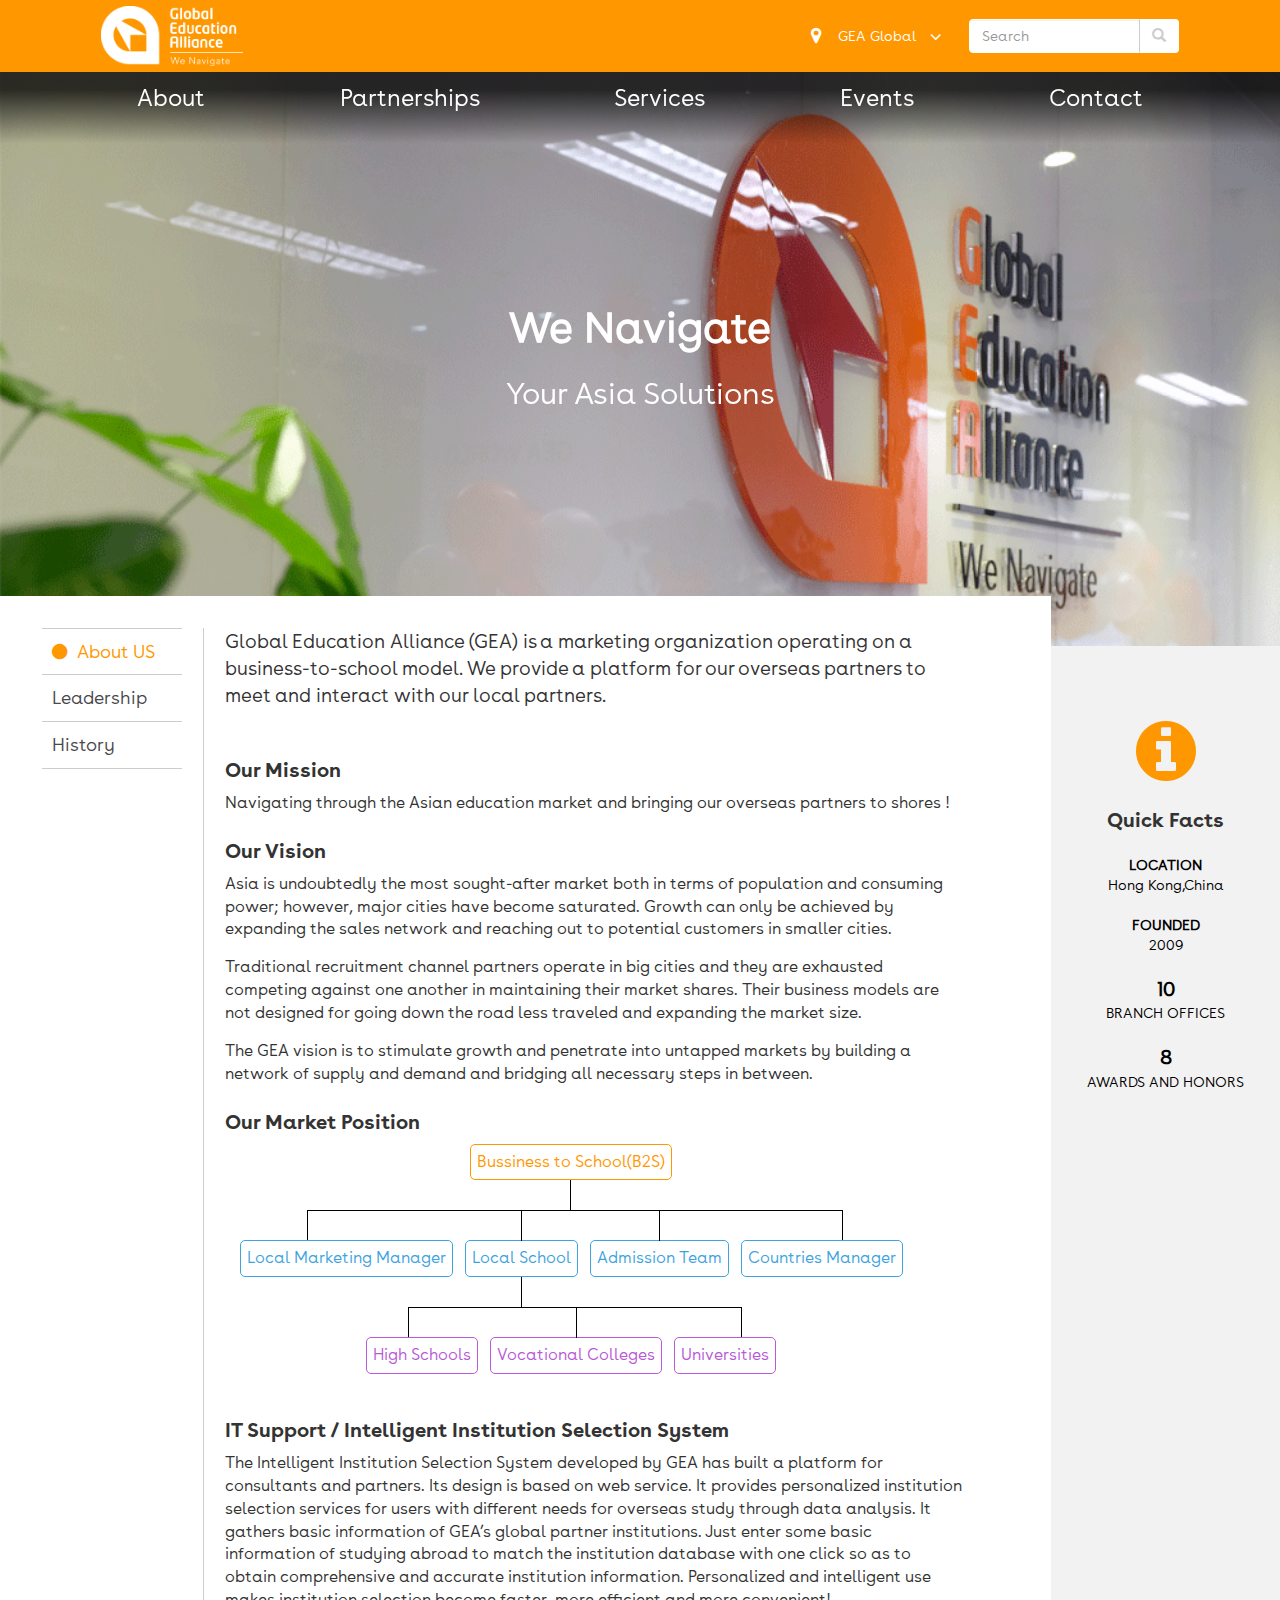
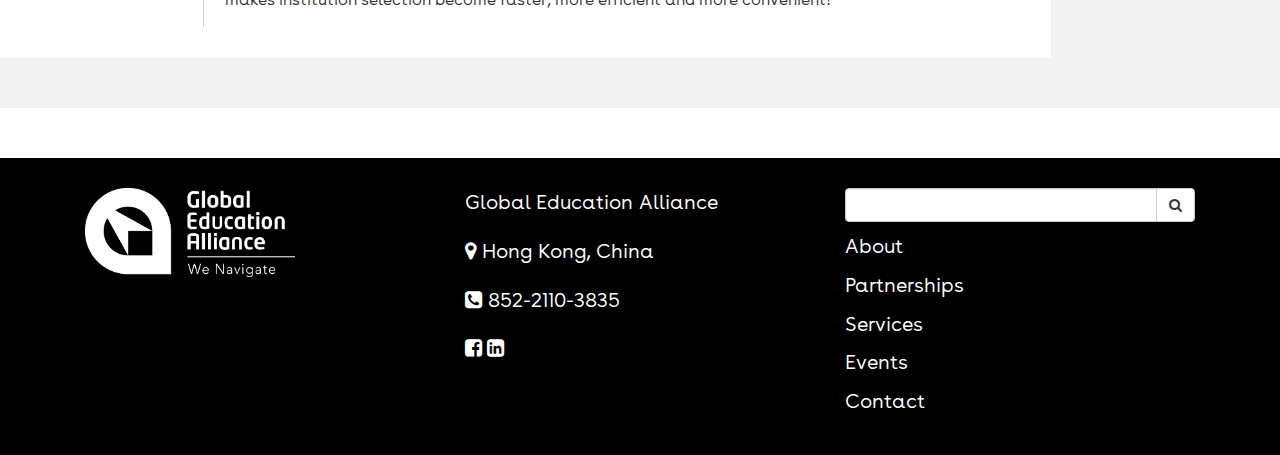
==== about.html @ ba56a778 "about.html" ====
<!DOCTYPE html>
<html lang="en">
<head>
	<meta charset="UTF-8">
	<meta name="viewport" content="width=device-width, user-scalable=no, initial-scale=1.0, maximum-scale=1.0, minimum-scale=1.0">
	<title>GEA | Global</title>
	<!-- 标题图标 -->
    <link rel="icon" href="gea.ico" type="image/x-icon">
	<!-- 字体 -->
	<link href="https://fonts.googleapis.com/css?family=Slabo+27px" rel="stylesheet">
	<link href="https://fonts.googleapis.com/css?family=Passion+One" rel="stylesheet">
	<!-- 正文  font-family: 'Montserrat', sans-serif;-->
	<link href="https://fonts.googleapis.com/css?family=Montserrat" rel="stylesheet">
	<!-- 标题 font-family: 'Lato', sans-serif;-->
	<link href="https://fonts.googleapis.com/css?family=Lato" rel="stylesheet">
	
	<link rel="stylesheet" href="css/public.css">
	<link rel="stylesheet" href="css/font-awesome.min.css">
	<link rel="stylesheet" href="js/bootstrap-3.3.7-dist/css/bootstrap.min.css">
	<link rel="stylesheet" href="css/index.css">
	<link rel="stylesheet" href="css/aboutnew.css">
	<!--[if IE 7]>
	<link rel="stylesheet" href="css/font-awesome-ie7.min.css">
	<![endif]-->
</head>
<body>
	<!-- 顶部 -->
	<div id="header-box">
		<div class="nav-top">
			<nav class="navbar container" id="nav-list" role="banner">
				<div class="nav-box">
					<div class="nav-img">
						<a href="index.html"><img height="60" src="img/logowhite.png" alt=""></a>
			        </div>
			        <div class="nav-right">
			        	<span class="fa fa-map-marker"></span>
						<div class="select-address">
							<div class="dropdown">
							    <button type="button" class="btn dropdown-toggle" id="dropdownMenu1" data-toggle="dropdown">GEA Global
							        <span class="fa fa-angle-down"></span>
							    </button>
							    <ul class="dropdown-menu" role="menu" aria-labelledby="dropdownMenu1">
							        <li role="presentation">
							            <a role="menuitem" tabindex="-1" href="#">GEA Global</a>
							        </li>
							        <li role="presentation">
							            <a role="menuitem" tabindex="-1" href="http://www.geaworld.org/">GEA China</a>
							        </li>
							        <li role="presentation">
							            <a role="menuitem" tabindex="-1" href="#">GEA AUS</a>
							        </li>
							        <li role="presentation">
							            <a role="menuitem" tabindex="-1" href="#">GEA Philippines</a>
							        </li>
							    </ul>
							</div>
						</div>
						<span class="fa fa-search visible-xs"></span>
						<!-- <div class="search-input hidden-xs">
							<input type="text" name="search">
						</div>
						<div class="hidden-xs" style="color:#fff">SEARCH</div> -->
						<div class="input-group hidden-xs">
					      <input type="text" class="form-control" placeholder="Search">
					      <div class="input-group-btn">
					        <button type="button" class="btn btn-default" aria-label="Help"><span class="glyphicon glyphicon-search"></span></button>
					      </div>
					    </div>
			        </div>
			        <button id="btn-menu" type="button" class="navbar-toggle">
						<span class="sr-only">Toggle navigation</span>
						<span class="icon-bar"></span>
						<span class="icon-bar"></span>
						<span class="icon-bar"></span>
					</button>
				</div>
		    </nav>
	    </div>
		<div id="nav-menuId" class="nav-menu">
			<div class="nav-menu-list container">
				<ul>
					<li><a href="about.html">About</a></li>
					<li><a href="index.html#Partnerships">Partnerships</a></li>
					<li><a href="services.html">Services</a></li>
					<li><a href="event.html">Events</a></li>
					<li><a href="contact.html">Contact</a></li>
				</ul>
			</div>
		</div>
	</div>

	<!-- banner 轮播图 -->
	<section id="about">
	    <div id="about-myCarousel" data-ride="carousel" class="carousel slide">
		   
		    <!-- 轮播（Carousel）项目 -->
		    <div class="carousel-inner">
		        <div class="item active">
		            <img src="img/banner1.png" alt="First slide">
		        </div>
		        <div class="item">
		            <img src="img/banner2.png" alt="Second slide">
		        </div>
		        <div class="item">
		            <img src="img/banner3.png" alt="Third slide">
		        </div>
		        <div class="item">
		            <img src="img/banner4.png" alt="Third slide">
		        </div>
		        <div class="item">
		            <img src="img/banner5.png" alt="Third slide">
		        </div>
		    </div>
		   
		</div>
		<div class="about-title">
			<p>We Navigate</p>
			<h2 class="video_bnrsub">Your Asia Solutions</h2>
			<!-- <p></p>
			<div class="videocntlnk">
				<a class="vid_link" href="about.html" tabindex="0">
					<span>About US</span> <span class="glyphicon glyphicon-menu-right gi-1x"></span>
				</a>
			</div> -->
		</div>
	</section>
	<!-- 内容开始 -->
	<section id="about-con">
		<div class="con-box">
			<div class="aboutconbox-left">
				<div class="about-con-nav hidden-xs">
					<ul>
						<li class="active"><span class="fa fa-circle"></span><span class="text">About US</span></li>
						<li><span class="fa fa-circle"></span><span class="text">Leadership</span></li>
						<li><span class="fa fa-circle"></span><span class="text">History</span></li>
					</ul>
				</div>
				<div class="visible-xs" id="app-about-nav">
					<select name="" id="">
						<option value="0">About US</option>
						<option value="1">Leadership</option>
						<option value="2">History</option>
					</select>
				</div>
				<div class="about-con-left">
					<div class="desc">
						Global Education Alliance (GEA) is a marketing organization operating on a business-to-school model.  We provide a platform for our overseas partners to meet and interact with our local partners.
					</div>
					<div id="about-panel">
						<div class="li_0 libox liboxIn">
							<div class="about-panel-box">
								<div class="panel-heading">
									<h4 class="panel-title">Our Mission</h4>
								</div>
								<div class="panel-body">
									Navigating through the Asian education market and bringing our overseas partners to shores !
								</div>
							</div>
							<div class="about-panel-box">
								<div class="panel-heading">
									<h4 class="panel-title">Our Vision</h4>
								</div>
								<div class="panel-body">
									Asia is undoubtedly the most sought-after market both in terms of population and consuming power; however, major cities have become saturated.  Growth can only be achieved by expanding the sales network and reaching out to potential customers in smaller cities.
								</div>
								<div class="panel-body">
									Traditional recruitment channel partners operate in big cities and they are exhausted competing against one another in maintaining their market shares.  Their business models are not designed for going down the road less traveled and expanding the market size.
								</div>
								<div class="panel-body">
									The GEA vision is to stimulate growth and penetrate into untapped markets by building a network of supply and demand and bridging all necessary steps in between.
								</div>
							</div>
							<div class="about-panel-box">
								<div class="panel-heading">
									<h4 class="panel-title">Our Market Position</h4>
								</div>
								<!-- <div class="panel-body">
									<img width="100%" src="img/data.png" alt="">
								</div> -->
								<div class="panel-body hidden-sm hidden-xs" id="market_position">
									<div class="scrollbox">
										<a href="javascript:;" class="maxMenu">
											<span>Bussiness to School(B2S)</span>
										</a>
										<div class="second">
											<div>
												<a href="javascript:;" class="secondMenu">
													<span>Local Marketing Manager</span>
												</a>
												<a href="javascript:;" class="secondMenu">
													<span>Local School</span>
												</a>
												<a href="javascript:;" class="secondMenu">
													<span>Admission Team</span>
												</a>
												<a href="javascript:;" class="secondMenu">
													<span>Countries Manager</span>
												</a>
											</div>
										</div>
										<div class="three">
											<div>
												<a href="javascript:;" class="secondMenu">
													<span>High Schools</span>
												</a>
												<a href="javascript:;" class="secondMenu">
													<span>Vocational Colleges</span>
												</a>
												<a href="javascript:;" class="secondMenu">
													<span>Universities</span>
												</a>
											</div>
										</div>
									</div>
								</div>
								<!-- 手机端 -->
								<div class="panel-body visible-sm visible-xs" id="market_phone">
									<div class="scrollbox">
										<p class="phone-one">
											<a href="javascript:;" class="maxMenu">
												<span>Bussiness to School(B2S)</span>
											</a>
										</p>
										<div class="phone-two">
											<a href="javascript:;">
												<span>Local Marketing Manager</span>
											</a>
											<br>
											<a href="javascript:;">
												<span>Admission Team</span>
											</a>
											<br>
											<a href="javascript:;">
												<span>Countries Manager</span>
											</a>
											<br>
											<a href="javascript:;">
												<span>Local School</span>
											</a>
										</div>
										<div class="phone-three">
											<a href="javascript:;">
												<span>High Schools</span>
											</a>
											<br>
											<a href="javascript:;">
												<span>Vocational Colleges</span>
											</a>
											<br>
											<a href="javascript:;">
												<span>Universities</span>
											</a>
										</div>
										
									</div>
								</div>
							</div>
							<div class="about-panel-box">
								<div class="panel-heading">
									<h4 class="panel-title">IT Support / Intelligent Institution Selection System</h4>
								</div>
								<div class="panel-body">
									The Intelligent Institution Selection System developed by GEA has built a platform for consultants and partners. Its design is based on web service. It provides personalized institution selection services for users with different needs for overseas study through data analysis. It gathers basic information of GEA’s global partner institutions. Just enter some basic information of studying abroad to match the institution database with one click so as to obtain comprehensive and accurate institution information. Personalized and intelligent use makes institution selection become faster, more efficient and more convenient!
								</div>
							</div>
						</div>
						<div class="li_1 libox">
							<div class="about-panel-box">
								<div class="panel-heading">
									<h4 class="panel-title">Leadership</h4>
								</div>
								<div class="panel-body">
									<div class="img-job">
										<img class="img-thumbnail" src="img/freeman.jpg" alt="">
										<div class="visible-xs-block" style="width: 60%;margin-left: 10px;">
											<p>Freeman Yeung</p>
											<p>Chief Executive Officer</p>
										</div>
										<div class="job">
											<div class="hidden-xs">
												<p>Freeman Yeung</p>
												<p>Chief Executive Officer</p>
											</div>
											<div class="people-desc">
												Freeman has two decades of experience of international student recruitment. He founded and directed GEN in 2003, steering it to become one of the top 10 retail agents in Hong Kong SAR. Later, he moved to Mainland China and created the business-to-school (B2S) model for GEA in 2009. His commitment to international education has been instrumental in the development of the B2S model.
											</div>
										</div>
									</div>
								</div>
								<div class="panel-body">
									<div class="img-job">
										<img class="img-thumbnail" src="img/carrie.jpg" alt="">
										<div class="visible-xs-block" style="width: 60%;margin-left: 10px;">
											<p>Carrie Wei</p>
											<p>Operation Director</p>
										</div>
										<div class="job">
											<div class="hidden-xs">
												<p>Carrie Wei</p>
												<p>Operation Director</p>
											</div>
											<div class="people-desc">
												Carrie Wei is Operation Director of GEA. She joined GEA in 2009, bringing a wealth of business leadership experience to the Global Executive Team. Carrie has held senior executive level roles in GEA, specializing in transformations through product innovation and disciplined P&L management. Prior to GEA, Carrie had 9-year working experience in the education industry. She is adept at managing the departments in marketing, sales, admissions and at team building as well.
											</div>
										</div>
									</div>
								</div>
								<div class="panel-body">
									<div class="img-job">
										<img class="img-thumbnail" src="img/bens.jpg" alt="">
										<div class="visible-xs-block" style="width: 60%;margin-left: 10px;">
											<p>Ben Chen</p>
											<p>Executive Vice President（Sales & Marketing）</p>
										</div>
										<div class="job">
											<div class="hidden-xs">
												<p>Ben Chen</p>
												<p>Executive Vice President(Sales & Marketing)</p>
											</div>
											<div class="people-desc">
												Mr. Ben Chen has been working with GEA since start-up in 2009, He is responsible for leading the overall sales and marketing and initiating the sales team to achieve the sales target and keep a sustainable YOY growth in the market.
												<br>
												<br>
												Besides, He is also active on organising and engaging various PR and branding events that keep GEA a leading position in not only in scale of sales outcome , but also in way of Corporate Social Responsibility (CSR). He has initiated the GEA Annual Partners Conference from 2013, and overseas colleges/schools Partners will be invited to attend and share their most updated information with over 300 GEA associated counselors from all over China. That is regarded as one of most successful Education events in the industry and it's definitely a 'MUST GO' industry carnival every year. Additionally he has actively engaged to the Charity event and co-found the 'RIDE FOR THE CHILDREN' charity cycling project since 2014 summer. 

											</div>
										</div>
									</div>
								</div>
							</div>
						</div>
						<div class="li_2 libox">
							<div class="about-panel-box">
								<div class="panel-heading">
									<h4 class="panel-title">History</h4>
								</div>
								<div class="panel-body">
									<h4>2017</h4>
									<ul>
										<li>GEA independently developed the Online Resource Platform for Overseas Education</li>
										<li>China head office was relocated in Guangzhou.</li>
										<li>The 4th GEA Global Annual Conference was held.</li>
										<li>The 4th Ride For The Children charity cycling from Tangkou, Kaiping to Zhaoqing was organized for renovation of Shangen Primary School.</li>
									</ul>
								</div>
								<div class="panel-body">
									<h4>2016</h4>
									<ul>
										<li>Organized Linden International Recruitment Tours in China.</li>
										<li>Established GEA Vietnam, Korea and Perth offices.</li>
										<li>Won Hong Kong Star Brand Award 2016 - Innovation & Technology Award.</li>
									</ul>
								</div>
								<div class="panel-body">
									<h4>2015</h4>
									<ul>
										<li>GEA won Hong Kong Star Brand Award 2015 - Enterprise Award - the only one educational organization winning the award.</li>
										<li>GEA Macau office was established.</li>
									</ul>
								</div>
								<div class="panel-body">
									<h4>2014</h4>
									<ul>
										<li>Overseas office in Taipei and Singapore have been established.</li>
										<li>Merging between GEA & GEN has been launched.</li>
									</ul>
								</div>
								<div class="panel-body">
									<h4>2013</h4>
									<ul>
										<li>WFOE structure has been successfully established by forming a fully owned subsidiary in Shenzhen and Guangzhou.</li>
									</ul>
								</div>
								<div class="panel-body">
									<h4>2012</h4>
									<ul>
										<li>GEA Beijing office was officially established. </li>
										<li>We launched Agency link, Center Link, Institution Link, Program Link, Migration Link and Test Link to provide comprehensive services for our agent partners and to expand our student recruitment network.</li>
										<li>We started the international foundation programs in Tsinghua University, Shanghai Jiaotong University and Shandong University.</li>
									</ul>
								</div>
								<div class="panel-body">
									<h4>2011</h4>
									<ul>
										<li>GEA expanded its business network to East China and Northeast China.</li>
										<li>We set up business in Asia to extend services to our agent partners in Southeast Asian countries.</li>
									</ul>
								</div>
								<div class="panel-body">
									<h4>2010</h4>
									<ul>
										<li>GEA Guangzhou office set up a processing center and began to show our strength in the overseas studies industry.</li>
										<li>We rapidly dominated the market in southern, central and southwestern China and became one of the fastest growing international education consultancies in South China.</li>
									</ul>
								</div>
								<div class="panel-body">
									<h4>2009</h4>
									<ul>
										<li>Company name was changed to Global Education Alliance.</li>
									</ul>
								</div>
								<div class="panel-body">
									<h4>2003-2008</h4>
									<ul>
										<li>GEA is formerly known as Global Education Network, which was established in Wanchai, Hong Kong in 2003.</li>
									</ul>
								</div>
							</div>
						</div>
						
					</div>
					<!-- 折叠面板 
					<div class="panel-group" id="about-panel">-->
						<!-- our mission 
						<div class="panel panel-danger">
							<div class="panel-heading">
								<h4 class="panel-title">
									<a href="javascript:;">
										Our Mission
									</a>
								</h4>
							</div>
							<div class="panel-body">
								Navigating through the Asian education market and bringing our overseas partners to shores !
							</div>
						</div>-->
						<!-- our vision 
						<div class="panel panel-danger" id="ourvision">
							<div class="panel-heading">
								<h4 class="panel-title">
									<a href="javascript:;">
										Our Vision
									</a>
								</h4>
							</div>
							<div class="panel-body">
								<div class="panel-body">
									Asia is undoubtedly the most sought-after market both in terms of population and consuming power; however, major cities have become saturated.  Growth can only be achieved by expanding the sales network and reaching out to potential customers in smaller cities.
								</div>
								<div class="panel-body">
									Traditional recruitment channel partners operate in big cities and they are exhausted competing against one another in maintaining their market shares.  Their business models are not designed for going down the road less traveled and expanding the market size.
								</div>
								<div class="panel-body">
									The GEA vision is to stimulate growth and penetrate into untapped markets by building a network of supply and demand and bridging all necessary steps in between.
								</div>
							</div>
						</div>-->
						<!-- our market position 
						<div class="panel panel-danger">
							<div class="panel-heading">
								<h4 class="panel-title">
									<a href="javascript:;">
										Our Market Position
									</a>
								</h4>
							</div>
							<div class="panel-body">
								<img width="100%" src="img/data.png" alt="">
							</div>
						</div>-->
						<!-- it support 
						<div class="panel panel-danger" id="it_support">
							<div class="panel-heading">
								<h4 class="panel-title">
									<a href="javascript:;">
										IT Support / Intelligent Institution Selection System
									</a>
								</h4>
							</div>
							<div class="panel-body">
								The Intelligent Institution Selection System developed by GEA has built a platform for consultants and partners. Its design is based on web service. It provides personalized institution selection services for users with different needs for overseas study through data analysis. It gathers basic information of GEA’s global partner institutions. Just enter some basic information of studying abroad to match the institution database with one click so as to obtain comprehensive and accurate institution information. Personalized and intelligent use makes institution selection become faster, more efficient and more convenient!
							</div>
						</div>-->
						<!-- leadership 
						<div class="panel panel-danger">
							<div class="panel-heading" >
								<h4 class="panel-title">
									<a href="javascript:;">
										Leadership
									</a>
								</h4>
							</div>
							<div class="panel-body">
								<div class="img-job">
									<img class="img-thumbnail" src="img/freeman.jpg" alt="">
									<div class="visible-xs-block" style="width: 60%;margin-left: 10px;">
										<p>Freeman Yeung</p>
										<p>Chief Executive Officer</p>
									</div>
									<div class="job">
										<div class="hidden-xs">
											<p>Freeman Yeung</p>
											<p>Chief Executive Officer</p>
										</div>
										<div class="people-desc">
											Freeman has two decades experience in international education recruitments. He founded and directed GEN in 2004, steering it to become one of the top 10 retail agents in Hong Kong SAR. Since then, he moved to China and setup GEA B2B education recruitment on 2009. His commitment to international education has been instrumental in the development of the B2B models.
										</div>
									</div>
								</div>
							</div>
							<div class="panel-body">
								<div class="img-job">
									<img class="img-thumbnail" src="img/carrie.jpg" alt="">
									<div class="visible-xs-block" style="width: 60%;margin-left: 10px;">
										<p>Carrie Wei</p>
										<p>Operation Director</p>
									</div>
									<div class="job">
										<div class="hidden-xs">
											<p>Carrie Wei</p>
											<p>Operation Director</p>
										</div>
										<div class="people-desc">
											Carrie Wei is Operation Director of GEA. She joined GEA in 2009, bringing a wealth of business leadership experience to the Global Executive Team. Carrie has held senior executive level roles in GEA, specializing in transformations through product innovation and disciplined P&L management. Prior to GEA, Carrie had 9-year working experience in the education industry. She is adept at managing the departments in marketing, sales, admissions and at team building as well.
										</div>
									</div>
								</div>
							</div>
							<div class="panel-body">
								<div class="img-job">
									<img class="img-thumbnail" src="img/bens.jpg" alt="">
									<div class="visible-xs-block" style="width: 60%;margin-left: 10px;">
										<p>Ben Chen</p>
										<p>Executive Vice President（Sales & Marketing）</p>
									</div>
									<div class="job">
										<div class="hidden-xs">
											<p>Ben Chen</p>
											<p>Executive Vice President（Sales & Marketing）</p>
										</div>
										<div class="people-desc">
											Mr. Ben Chen is in charge of Sales and Marketing in nationwide for Agency Link. He is a resourceful promoter in the industry and has an indepth thought and understanding on marketing and service optimization. Mr. Ben Chen got a degree of Communication Studies at Portsmouth University UK in 2005.
										</div>
									</div>
								</div>
							</div>
						</div>-->
						<!-- history 
						<div class="panel panel-danger" id="abouthistory">
							<div class="panel-heading">
								<h4 class="panel-title">
									<a href="javascript:;">
										History
									</a>
								</h4>
							</div>
							<div class="panel-body">
								<h4>2017</h4>
								<ul>
									<li>GEA independently developed the Online Resource Platform for Overseas Education</li>
									<li>China head office was relocated in Guangzhou.</li>
									<li>The 4th GEA Global Annual Conference was held.</li>
									<li>The 4th Ride For The Children charity cycling from Tangkou, Kaiping to Zhaoqing was organized for renovation of Shangen Primary School.</li>
								</ul>
							</div>
							<div class="panel-body">
								<h4>2016</h4>
								<ul>
									<li>Organized Linden International Recruitment Tours in China.</li>
									<li>Established GEA Vietnam, Korea and Perth offices.</li>
									<li>Won Hong Kong Star Brand Award 2016 - Innovation & Technology Award.</li>
								</ul>
							</div>
							<div class="panel-body">
								<h4>2015</h4>
								<ul>
									<li>GEA won Hong Kong Star Brand Award 2015 - Enterprise Award - the only one educational organization winning the award.</li>
									<li>GEA Macau office was established.</li>
								</ul>
							</div>
							<div class="panel-body">
								<h4>2014</h4>
								<ul>
									<li>Overseas office in Taipei and Singapore have been established.</li>
									<li>Merging between GEA & GEN has been launched.</li>
								</ul>
							</div>
							<div class="panel-body">
								<h4>2013</h4>
								<ul>
									<li>WFOE structure has been successfully established by forming a fully owned subsidiary in Shenzhen and Guangzhou.</li>
								</ul>
							</div>
							<div class="panel-body">
								<h4>2012</h4>
								<ul>
									<li>GEA Beijing office was officially established. </li>
									<li>We launched Agency link, Center Link, Institution Link, Program Link, Migration Link and Test Link to provide comprehensive services for our agent partners and to expand our student recruitment network.</li>
									<li>We started the international foundation programs in Tsinghua University, Shanghai Jiaotong University and Shandong University.</li>
								</ul>
							</div>
							<div class="panel-body">
								<h4>2011</h4>
								<ul>
									<li>GEA expanded its business network to East China and Northeast China.</li>
									<li>We set up business in Asia to extend services to our agent partners in Southeast Asian countries.</li>
								</ul>
							</div>
							<div class="panel-body">
								<h4>2010</h4>
								<ul>
									<li>GEA Guangzhou office set up a processing center and began to show our strength in the overseas studies industry.</li>
									<li>We rapidly dominated the market in southern, central and southwestern China and became one of the fastest growing international education consultancies in South China.</li>
								</ul>
							</div>
							<div class="panel-body">
								<h4>2009</h4>
								<ul>
									<li>Company name was changed to Global Education Alliance.</li>
								</ul>
							</div>
							<div class="panel-body">
								<h4>2003-2008</h4>
								<ul>
									<li>GEA is formerly known as Global Education Network, which was established in Wanchai, Hong Kong in 2003.</li>
								</ul>
							</div>
						</div>
					</div>-->
				</div>
			</div>
			<div class="aboutconbox-right">
				<div class="about-con-right">
					<div class="about-right-icon"><span class="fa fa-info-circle"></span></div>
					<div class="about-right-title">Quick Facts</div>
					<div class="about-right-menu">
						<ul>
							<li>
								<a href="javascript:;">
									<div class="menu-title">LOCATION</div>
									<div class="menu-desc">Hong Kong,China</div>
								</a>
							</li>
							<li>
								<a href="javascript:;">
									<div class="menu-title">FOUNDED</div>
									<div class="menu-desc">2009</div>
								</a>
							</li>
							<li>
								<a href="javascript:;">
									<div class="menu-title num">10</div>
									<div class="menu-desc">BRANCH OFFICES</div>
								</a>
							</li>
							<li>
								<a href="javascript:;">
									<div class="menu-title num">8</div>
									<div class="menu-desc">AWARDS AND HONORS</div>
								</a>
							</li>
						</ul>
					</div>
				</div>
			</div>
		</div>
	</section>
	<!-- 底部 -->
	<footer>
		<div id="footer">
			<div class="container">
				<div class="row">
					<div class="col-xs-12 col-md-4">
						<div class="foot-logo"><img src="img/logowhite.png" alt=""></div>
					</div>
					<div class="col-xs-12 col-md-4 foot-menu">
						<div class="foot-title">Global Education Alliance</div>
						<div class="foot-address">
							<span class="fa fa-map-marker"></span>
							<span>Hong Kong, China</span>  
						</div>
						<div class="foot-address">
							<span class="fa fa-phone-square"></span>
							<span>852-2110-3835</span>  
						</div>
						<div class="foot-icon clearfix">
							<ul class="clearfix">
								<!-- <li><a href="#"><span class="fa fa-twitter-square"></span></a></li> -->
								<li><a href="https://m.facebook.com/wisdomglobaleducation/" target="_blank"><span class="fa fa-facebook-square"></span></a></li>
								<li><a href="https://www.instagram.com/wisdomglobaleducation/" target="_blank"><span class="fa fa-linkedin-square"></span></a></li>
								<!-- <li><a href="#"><span class="fa fa-youtube-square"></span></a></li>
								<li><a href="#"><span class="fa fa-youtube-square"></span></a></li>
								<li><a href="#"><span class="fa fa-gear"></span></a></li> -->
							</ul>
						</div>
					</div>
					<div class="col-xs-12 col-md-4">
						<div class="foot-search">
							<div class="input-group">
							  <input type="text" class="form-control" aria-label="...">
							  <div class="input-group-btn">
							    <button type="button" class="btn btn-default"><span class="fa fa-search"></span></button>
							  </div>
							</div>
						</div>
						<div class="foot-menu">
							<ul>
								<li><a href="about.html">About</a></li>
								<li><a href="index.html#Partnerships">Partnerships</a></li>
								<li><a href="services.html">Services</a></li>
								<li><a href="event.html">Events</a></li>
								<li><a href="contact.html">Contact</a></li>
							</ul>
						</div>
					</div>
				</div>
			</div>
		</div>
	</footer>
</body>
<script type="text/javascript" src="js/jquery-3.3.1.min.js"></script>
<script type="text/javascript" src="js/bootstrap-3.3.7-dist/js/bootstrap.min.js"></script>
<script type="text/javascript" src="js/index.js"></script>
<script type="text/javascript" src="js/about.js"></script>
</html>
---- css/public.css ----
@font-face {  
    font-family: '方正兰亭中黑';  
    src:url('../fonts/fangzheng.TTF') format('truetype');  
    font-weight: normal;  
    font-style: normal;  
}  
@font-face {  
    font-family: 'BuenosAires-Bold';  
    src:url('../fonts/BuenosAires-Bold.otf') format('truetype');  
    font-weight: normal;  
    font-style: normal;  
}  

@font-face {  
    font-family: 'BuenosAires-Light';  
    src:url('../fonts/BuenosAires-Light.otf') format('truetype');  
    font-weight: normal;  
    font-style: normal;  
}  

@font-face {  
    font-family: 'BuenosAires-Regular';  
    src:url('../fonts/BuenosAires-Regular.otf') format('truetype');  
    font-weight: normal;  
    font-style: normal;  
}  

body{background-color: #fff;background-size: 100%;font-size: 62.5%}
body, h1, h2, h3, h4, h5, h6, hr, p, blockquote, dl, dt, dd, ul, ol, li, pre, form, fieldset, legend, button, input, textarea, th, td { margin:0; padding:0; }
h1, h2, h3, h4, h5, h6{ font-size:100%; }
address, cite, dfn, em, var { font-style:normal; }
code, kbd, pre, samp { font-family:'Lato', sans-serif,'Passion One',"arial",'BuenosAires-Light' ,'Source Serif Pro', serif; }
small{ font-size:12px; }
ul, ol { list-style:none; }
a { text-decoration:none; }
a:hover,a:focus { text-decoration:none; }
sup { vertical-align:text-top; }
sub{ vertical-align:text-bottom; }
legend { color:#000; }
fieldset, img { border:0; }
button, input, select, textarea { font-size:100%;-webkit-tap-highlight-color: transparent;  }
table { border-collapse:collapse; border-spacing:0; } 
img {border:0; vertical-align:middle; }  /*  去掉图片低测默认的3像素空白缝隙，或者用display：block也可以*/
table { border-collapse:collapse; }
fieldset, img,input,button { border:none; padding:0;margin:0;outline-style:none; }   /*去掉input等聚焦时的蓝色边框*/
.conents .title,.conents .desc{
 	text-align: center;
}
.conents .title{
	color: #ff9800;
	margin:3%;
	font-family: 'BuenosAires-Bold';  
}
.conents .desc{
	font-size: 16px;
	line-height: 1.2;
	margin-bottom: 20px;

}
.conents .desc h3{
	font-weight: bold;
}
/*.panel-body{
	font-family: 'Montserrat', sans-serif; 
}*/
/*轮播图*/
	#about{
		position: relative;
	}
	#about .about-title{
		position: absolute;
		top:50%;
		left:50%;
		transform: translate(-50%,-50%);
		text-align: center;
		color: #fff;
		font-weight: bold;
		font-size: 3em;
	}
	#about-myCarousel .carousel-inner .item img{
		width: 100%;
	}
	@media (max-width: 1024px) and (min-width: 768px){
	  	/*#about .about-title{font-size:2em;width: 100%}*/
		#about .about-title .video_bnrsub{margin: 5px; font-size: 0.8em;}
	}
	@media (max-width: 767px) {
		#about .about-title{font-size: 20px;width: 100%}
		#about .about-title .video_bnrsub{margin: 5px; font-size: 20px;}

	}
/*轮播图结束*/
---- css/index.css ----
body,html{
  height: 100%;
  font-family:'BuenosAires-Light','Lato',sans-serif,'Passion One',"arial","Helvetica Neue",Helvetica;
}

/*导航开始*/
   #header-box{
    width: 100%;
    position: fixed;
    height: 100px;
    top:0;
    left: 0;
    z-index: 999;
    background-color: transparent;
   }
     .nav-top{
        background-color: #ff9800;
     }
     #nav-list{
      margin-bottom: 0px;
      
     }
     #nav-list .nav-box{
      width: 100%;
      display: flex;
      justify-content: space-between;
      align-items: center;
      padding:0 30px;
    }
    .nav-box .nav-img{
      padding:5px 0;
    }
    .nav-right {
      display: flex;
      align-items: center;
    }
    .nav-right .input-group{
      width: 210px;
    }
    .nav-right .input-group-btn .btn{
      border-color: #fff;
      border-left-color: #ccc;
      color: #ccc;
    }
    .nav-right .input-group-btn .btn:hover{
      background-color: #fff;
      color: #ff9800
    }
    .nav-right .select-address{
      margin-right: 10px;
    }
   
    .nav-right .select-address button{
      background-color: transparent;
      color: #fff;
      font-family: 'BuenosAires-Light', sans-serif;
      outline: none;
      box-shadow: none;
      padding:6px;
    }
    .nav-right .select-address button span{
      margin-left: 10px;
      vertical-align: middle;
    }
    .select-address .btn.active.focus, 
    .select-address .btn.active:focus, 
    .select-address .btn.focus,
    .select-address .btn:active.focus, 
    .select-address .btn:active:focus, .btn:focus{
      outline: none;
      background-color: transparent;
      box-shadow: none;
    }
    .nav-right span.fa{
      color: #fff;
      font-size: 18px;
      line-height: 18px;
      margin-right: 10px;
    }
    .nav-right span.fa-map-marker{
      font-size: 20px
      margin-right:0px;
    }
    .nav-right .dropdown-menu li>a{
      font-family: 'BuenosAires-Light', sans-serif;
    }
    .nav-right input{
      background-color: #fff;
      border: 1px solid #fff;
      /*margin-right: 10px;*/
    }
    #btn-menu{
      background-color: #fff;
      padding: 6px 8px;
    }
    #btn-menu span{
      background-color: #ff9800;

    }
    /*菜单*/
    .nav-menu{
      position: relative;
    }
    .nav-menu:after{
      display: block;
      background: linear-gradient(0deg,transparent 0,#020202 75%);
      content: "";
      position: absolute;
      top: 0;
      bottom: -1.25em;
      left: 0;
      right: 0;
      opacity: .75;
      z-index: -1;
    }
    .nav-menu .nav-menu-list a{
     color: #fff;
    }
    .nav-menu .nav-menu-list ul{
      display: flex;
      justify-content: space-around;
      margin-bottom: 0px;
    }
    .nav-menu .nav-menu-list ul li{
      font-size: 18px;
      padding-top:10px;
    }
    .nav-menu .nav-menu-list ul li a{
      display: inline-block;
      text-decoration: none;
      position: relative;
      padding-bottom: 10px;
      font-size: 1.3em;
    }
    .nav-menu .nav-menu-list ul li a:hover:after{
      visibility: visible;
      -webkit-transform: scaleX(1);
      transform: scaleX(1);
      transition: all .25s ease-out;
    }
    .nav-menu .nav-menu-list ul li a:after{
      content: "";
      position: absolute;
      width: 100%;
      height: 3px;
      bottom: 0;
      left: 0;
      background-color: #ff9800;
      visibility: hidden;
      -webkit-transform: scaleX(0);
      transform: scaleX(0);
      transition: all .15s ease-in;
      z-index: 1;
    }
    /*手机端菜单样式*/
    .xs-menuId{
      background-color: #fff;
    }
    /*滚动到一定的高度后*/
    .nav-menu-white{
      background-color: #fff;
      box-shadow: 0 0 10px #666;
    }
    .nav-menu-white .nav-menu-list a{
      color: #000;
    }
    .search-input input{
      width: 80px;
      /*border: 1px solid #fff;*/
      border-top-left-radius: 5px;
      border-bottom-left-radius: 5px;
      padding: 3px;
    }
    #btn-menu{
      display: none
    }
    @media (max-width: 580px) { 
      #nav-list .nav-box{padding:0;}
      .nav-box .nav-img img{
        height: 35px;
      }
      #btn-menu{
        display: block;
      }
      .nav-right .select-address button{
        width: 100px;
      }
      .nav-right .select-address{margin-right: 0px;}
      .nav-right span.fa{
        font-size: 16px;
        margin-left: 18px;
      }
      .select-address .btn{
        padding:3px 8px;
      }
      .hidden-xs-menuId{
        background-color: #fff;
        color: #000;
      }
      .hidden-xs-menuId .nav-menu-list ul{
        flex-direction: column;
      }
      .hidden-xs-menuId .nav-menu-list a{
        color: #000;
      }
      .hidden-xs-menuId .nav-menu-list a:focus{
        color: #ff9800;
      }
    }
	
/*导航结束*/
/*视频内容开始*/
	.vedio-con{
		position: relative;
		padding-top: 0px !important;
		padding-bottom: 0px !important;
		overflow:hidden;
		background-color: #fff;
		width: 100%;
	 height: 100%;
   margin-bottom: 0px;
   margin-top:50px;
    
	}
	.hero_video_wrapper .hero_video_player #homepage_hero-video{
		width:100%;
    height:100%;
    object-fit: cover;
    object-position: center;
    vertical-align: middle;
    margin-top: -20px;
	}
	.vedio-con .video_banner-text{
		position: absolute;
    top: 50%;
    left: 50%;
    z-index: 15;
    color: #FFF;
    padding: 20px;
    transform: translate(-50%,-50%);
	}
	.vedio-con .video-content{
		margin:0 auto;
	}
	.hero_video_wrapper{
		overflow:hidden;
	}

	.vid_link{
		display: inline-block;
		color: #ffffff;
		border-radius: 25px;
		background: linear-gradient(to right, #e61937 0%, #ff9800 100%);
		text-transform: uppercase;
		font-size: 18px;
		line-height: 2.444;
		padding-right: 50px;
		padding-left: 15px;
		letter-spacing: -0.025em;
		border: inherit !important;
		font-family: "BuenosAires-Light";
		position: relative;
		text-align: left;
	}
	.vid_link:hover{
		background: #ff9800;
		color: #fff;
		text-decoration: none;
	}
	.vid_link .gi-1x{
		position: absolute;
	    right: 15px;
	    top: 50%;
	    transform: translateY(-50%);
	    font-size: 14px;
	}
	/*三个内容*/
	.vedio-parent{
		position: relative;
	    bottom: 0;
	    margin-bottom: 100px;
	    margin-top: -100px;
	    padding-left: 0px;
	}
	.vedio-parent .vedio-item{
		text-align: center;
		display:flex;
		justify-content: center;

	}
	.vedio-parent .vedio-item .item-con{
		/*position: absolute;*/
		height: 100%;
		background-color: #fff;
		box-shadow: 0px 0px 15px 5px rgba(9, 9, 9, 0.2);
    border: solid 1px #d9d9d6;
    padding:20px;
	}

	.vedio-parent .vedio-item .item-con span.fa{
		font-size:35px;
		color: #ff8900;
	}
	.vedio-parent .vedio-item .item-con .vedio-text{
		line-height: 1.6;
		font-size: 16px;
		color: #a6aab6;
	}
	.nav-down{
    position: absolute;
    top:80%;
    left:50%;
    color: #fff;
    font-size: 35px;
    margin-left: -35px;
    animation:downtop 0.5s infinite alternate;
    -webkit-animation:downtop 0.5s infinite alternate; /* Safari and Chrome */
  }
  @keyframes downtop
  {
      from {top: 79%;}
      to {top: 80%;}
  }

	@media (max-width: 1024px) and (min-width: 768px){
		.hero_video_wrapper .hero_video_player #homepage_hero-video{
		    height: auto!important;
        margin-top: -60px;

		}
    .hero_video_wrapper .hero_video_player #homepage_hero-video{
      margin-top: -60px;
    }

		.vid_textwrap .video_bnr_title{
		    color: #fff;
		    font-size:3.6em;
		    line-height: 1.062;
		    margin-left: 0;
		    width: 100%;
		}
		.video_bnrsub{
			color: #fff;
		    font-size:2em;
		    line-height: 1.062;
		    margin-left: 0;
		    width: 100%;
		}
		
	}
	@media (max-width:768px){
		.vedio-parent{
			position: static;
			margin:10px auto;
		}
		.vedio-parent .vedio-item{
			display: block;
		}
		.vedio-parent .vedio-item>div{
			margin:20px auto;
		}
		.vedio-parent .vedio-item .item-con{
			display: flex;
			text-align: left;
		}
		.vedio-parent .vedio-item .item-con span.fa{
			display: inline-block;
			margin-top: 20px;
			padding:20px;
		}
		.vedio-parent .vedio-item .item-con>div{
			margin-left: 20px;
		}
		.vedio-parent .vedio-item .item-con h3{
			font-size: 20px;
		}
	}
	@media (max-width: 639px){
		.hero_video_wrapper .hero_video_player video {
		    height: auto;
		}
    .vedio-con .video_banner-text{
      width: 100%;
      text-align: center;
    }
		.video_bnr_title {
	    color: #fff;
	    font-size:1.8em;

		}
		.video_bnrsub{
			color: #fff;
		  font-size:1.2em;
		  line-height: 1.062;
		  
		}
		.vid_link{
			font-size: 16px;
		}
	}
  @media (min-width: 1024px){
    .vedio-con{
      margin-top:0;
      height: auto;
    }
    .hero_video_wrapper .hero_video_player #homepage_hero-video{margin-top: 0px;}
  }

/*视频内容结束*/
/*Our Marketing Strategy内容开始*/
  #marketing-strategy{
     margin-top: 90px;
  }
  .market-menu .con-box{
    height: 100%;
    background-color:#fff;
    border:1px solid #f2f2f2;
    box-shadow: 0 0 15px 10px #f2f2f2;
    border-radius: 5px;
  }
  .market-menu .con-box:hover .img img{
      transform: scale(1.2);
  }
  .market-menu .con-box .img{
    width: 100%;
    overflow: hidden;
  }
  .market-menu .con-box .img img{
    width: 100%;
    transition: all 0.5s;
  }
  .market-menu .menu-desc{
    padding:10px;
    font-size: 16px;
    font-family: 'BuenosAires-Light', sans-serif,"Slabo 27px";
  }
  .market-menu .row{
    width: 100%;
    height: 100%;
    display: flex;
    margin-left: 0px;
    margin-right: 0px;
    justify-content: space-around;
  }
  /*.market-menu .row>div{
    background-color: #fff;
    background-color:#fff;
    border:1px solid #f2f2f2;
    box-shadow: 0 0 15px 10px #f2f2f2;
    border-radius: 5px;
  }*/

/*Our Marketing Strategy内容结束*/
/*about 紧接上面开始*/
  #ablutMarket{
    background-color: #af7a2d;
    color: #fff;
    margin-top: 30px;
    padding:50px 0;
    
  }
  #ablutMarket .ablutMarket-box{
    display: block;
    width: 100%;
    text-align: center;
    margin-bottom: 20px;
  }
  #ablutMarket .ablutMarket-icon{
    margin:0 auto;
    width: 100px;
    height: 100px;
    border-radius: 50%;
    background-color: #ff9800;
    font-size: 35px;
    display: flex;
    justify-content: space-around;
    align-items: center;
  }
  #ablutMarket .ablutMarket-title{
    font-weight: bold;
    margin:10px;
    font-size: 20px;
  }
   #ablutMarket .ablutMarket-text{
    font-family: 'BuenosAires-Light', sans-serif,"Slabo 27px";
   }
  @media (min-width: 1024px) {
    #ablutMarket .ablutMarket-box{
      width: 80%;
      display: flex;
      flex-direction: column;
      justify-content: center;
      align-items: center;
    }
  }
/*about 紧接上面结束*/

/*event开始*/
  #event{
    text-align: center;
    margin-top: 30px;
  }
  #event .event-con{
    box-shadow: 0 0 10px #666;
  }
  #event .event-conUl{
    margin-bottom: 0px;
    display: flex;
    flex-wrap: wrap;
  }
  #event .event-conUl li{
    width: 20%;
    padding:0;
  }
  #event .event-conUl li .event-img{
    width: 100%;
    overflow: hidden;
  }
  #event .event-conUl li .event-img img{
    width: 100%;
    transition: all 0.5s;
  }
  #event .event-conUl li .event-img:hover img{
    transform: scale(1.2);
  }
  #event .event-conUl .event-text{
    background-color: #e60012;
    color: #fff;
    text-align: center;
    display: flex;
    justify-content: center;
    align-items: center;
  }
  #event .event-conUl .eventText2{
    background-color: #999;
  }
  #event .event-conUl .eventText3{
    background-color: #0e6eb8;
  }
  #event .event-conUl li.event-text>div{
    width: 85%;
    font-size: 20px;
    font-family: 'BuenosAires-Light', sans-serif,"Slabo 27px";
  }
/*event 结束*/
/*Partnerships 开始*/
  #Partnerships .Partcon-img{

    text-align: right;
  }
  .Partnerships-con{
    width: 100%;
    display: flex;
    align-items: center;
    justify-content: center;
    flex-wrap: wrap;
  }
  .Partnerships-con .Partcon-textList{
    display: flex;
    flex-direction: column;

  }
  .Partnerships-con .Partcon-textList .Partcon-text{
    font-size: 24px;
    line-height: 1.3;
    text-align: center;
    font-family: 'BuenosAires-Light', sans-serif,"Slabo 27px";
    font-weight: bold;
    text-align: left;
  }
  .Partnerships-con .Partcon-textList .Partcon-list li{
    border:3px solid #f39800;
    padding: 10px;
    margin-bottom: 10px;
    display: flex;
    align-items: center;
    transition: all 0.5s
  }
  .Partnerships-con .Partcon-textList .Partcon-list li:nth-child(2){
    border:3px solid #e60012;
  }
  .Partnerships-con .Partcon-textList .Partcon-list li:nth-child(3){
    border:3px solid #0e6eb8;
  }
  .Partnerships-con .Partcon-textList .Partcon-list li span{
    margin-right: 10px;
    font-size: 16px;
    color: #f39800
  }
  .Partnerships-con .Partcon-textList .Partcon-list li:nth-child(2) span{
    color: #e60012
  }
  .Partnerships-con .Partcon-textList .Partcon-list li:nth-child(3) span{
    color: #0e6eb8
  }
  .Partnerships-con .Partcon-textList .Partcon-list li:hover{
    background-color:#f39800;
    color: #fff; 
  }
  .Partnerships-con .Partcon-textList .Partcon-list li:hover span{
    color: #fff;
  }
  .Partnerships-con .Partcon-textList .Partcon-list li:nth-child(2):hover{
    background-color:#e60012;
  }
  .Partnerships-con .Partcon-textList .Partcon-list li:nth-child(3):hover{
    background-color:#0e6eb8;
  }
  .Partnerships-con .Partcon-textList .Partcon-list li p{
    margin-bottom: 0px;
  }
  #Partnerships .Partcon-img img{
    width: 80%;
  }
  
/*Partnerships 结束*/

/*footer脚本开始*/
  #footer{
    background-color: #000;
    padding:30px;
    color: #fff;
    margin-top: 50px;
    font-size: 20px;
    font-family: 'BuenosAires-Light', sans-serif,"Slabo 27px"
  }
  #footer .row{
    display: flex;
    flex-direction: row;
    justify-content: space-between;
    flex-wrap: wrap;
    margin-right: 0px;
    margin-left: 0px;
  }
  .foot-logo img{
    width: 60%;
  }
  .foot-icon ul li{
    float: left;
    margin-right: 5px;
    font-size: 20px;
  }
  .foot-icon ul li a{
    color: #fff;
  }
  .foot-menu>div{
    margin-bottom: 20px;
  }
  .foot-search{
    margin-bottom: 10px;
  }
  .foot-search input{
    width: 80%;
    padding:8px;
  }
  .foot-menu ul li{
    margin-bottom: 10px;
  }
  .foot-menu ul li a{
    color: #fff;
  }
  .foot-menu ul li a:hover:focus{
    text-decoration: underline;
  }
/*footer脚本结束*/

/*响应式设置*/
 @media (max-width: 768px) { 
  #marketing-strategy{
     margin-top: 30px;
  }
  .vedio-con{
    height: auto;
  }
  .market-menu .row{
    display: block;
  }
  .market-menu .row .con-box{
    min-height: 280px;
    margin-bottom: 10px;
    font-size: 16px;
  }
  #ablutMarket .ablutMarket-box{
    display: block;
    width: 100%;
  }
  #ablutMarket .ablutMarket-icon{
    margin:0 auto;
  }
  h1{
    font-size: 28px;
  }
  h3{
    font-size: 14px;
  }
  #event .event-conUl{
    display: block;
  }
  #event .event-conUl li{width: 100%}
  #event .event-conUl .event-text{padding:20px;}
  .conents .title{margin:20px auto;}
  .Partnerships-con .Partcon-textList .Partcon-text{font-size: 16px;}
  #Partnerships .Partcon-img{text-align: center;}
  .foot-menu{margin-top: 30px;font-size: 16px;}
  #footer{padding:30px 0;}

}
@media (max-width: 1024px) and (min-width: 768px){
  #event .event-conUl li{width: 50%}
  #event .event-conUl{
    display: flex;
    flex-wrap: wrap;
  }
  .foot-logo img{width: 40%}
  .foot-menu{margin-top: 30px;font-size: 28px;}
  #footer .input-group{width: 50%}

}
---- css/aboutnew.css ----
/*内容部分*/
	#about-con{
		margin:0px;
		background-color: #f2f2f2;
	}
	#about-con .con-box{
		display: flex;
		flex-wrap: wrap;
	}
	#about-con .con-box .aboutconbox-left{
		position: relative;
		top:-50px;
		width: 80%;
		display: flex;
		flex-direction: row;
		background-color: #fff;
	}
	#about-con .con-box .aboutconbox-right{
		width: 20%;
	}
	#about-panel{width: 95%}
	.panel-group .panel{
		margin-bottom: 20px;
	}
	#about-con .panel-heading{
		display: flex;
		justify-content: space-between;
		padding-left: 0px;
	}
	#about-con .panel-danger>.panel-heading{
		color: #fff;
    	background-color: #ff9800;
    	border-color: #ff9800;
	}
	#about-con .panel-danger>.panel-heading:hover{
		background-color: #bd760c;
	}
	#about-con .panel-danger>.panel-heading .panel-title a{
		font-size: 18px;
		text-decoration: none;
		font-family: 'BuenosAires-Bold','Passion One',"arial";
	}
	.about-right-title{
		margin-top:20px;
		font-size: 20px;
		font-family: 'BuenosAires-Bold';
	}
	/*左侧导航*/
	.about-con-nav{
		padding-top:3%;
		padding-left:4%;
		font-size: 16px;
		color: #4a484c;
		cursor: pointer;
	}
	.about-con-nav  span{
		padding-right: 10px;
	}
	.about-con-nav li span.fa{
		display: none;
	}
	.about-con-nav li.active span.fa{
		display: inline;
	}
	.about-con-nav h5{
		font-size: 22px;
		margin-left: -1.2em;
		font-weight: bold;
		border-top:1px solid #ccc;
		padding-top: 8px;
	}
	.about-con-nav h5.active{
		color: #ff9800;
	}
	.about-con-nav  li.active{
		color:#ff9800;
	}
	.about-con-nav li{
		width: 140px;
		border-top:1px solid #ccc;
		padding:10px;
		font-size: 18px;
		transition: all 0.3s linear
	}
	.about-con-nav li:last-child{
		border-bottom: 1px solid #ccc;
	}
	.about-con-nav li .text{transition: all 0.3s linear}
	.about-con-nav li:hover {
		background-color: #e5e2e0;
	}
	.about-con-nav li:hover span.fa{
		color: #000;
	}
	.about-con-nav li:hover .text{
		margin-left: 10px;
		color: #000;
		font-weight: bold;
	}
	/*手机端上部导航*/
	#app-about-nav{
		text-align: right;
		margin: 10px;
		padding-bottom: 10px;
    	border-bottom: 1px solid #ff9800;
	}
	#app-about-nav select{
		border-radius: 5px;
	    padding: 6px;
	    border-color: #ff9800;
	    font-weight: bold;
	}

	/*左侧内容*/
	#about-con .about-con-left{
		width: 80%;
		background-color: #fff;
		margin:3%;
		margin-left: 2%;
		padding-left: 2%;
		border-left: 1px solid #ccc;
		
	}
	#about-con .about-con-left .desc{
		width: 90%;
		margin-bottom: 40px;
		font-size: 19px;
		font-family: 'BuenosAires-Light', sans-serif; 
	}
	#about-panel .panel-heading h4{
		font-family: 'BuenosAires-Bold';
		font-size: 20px;
	}
	#about-panel .panel-body h4{
		color: #ff9800;
		font-family: 'BuenosAires-Bold','Passion One',"arial";
	}
	#about-panel .panel-body{
		font-family: 'BuenosAires-Light', sans-serif; 
		font-size: 16px;
		padding-top: 0px;
		padding-left: 0px;
	}
	#about-panel .panel-body ul li:before{
		/*content:"★";*/
		content:"●";
		color:#d85719;
		font-size:1em;
		margin-right: 0.5em;
	}
	#about-panel .img-job{
		display: flex;
		justify-content: flex-start;
		align-items:center;
		flex-wrap: wrap;
	}
	.img-job img{
		width:30%;
	}
	#about-panel .img-job {
		margin-left: 20px;
		padding-top: 10px;
	}
	#about-panel .img-job  p{
		font-weight: bold;
		font-size: 16px;
		font-family: 'BuenosAires-Bold'; 
	}
	.libox{display: none;transition: all 0.2s linear}
	.liboxIn{display:block;}
	.li_1 .about-panel-box .panel-body,.li_2 .about-panel-box .panel-body { border-bottom: 1px solid #ff9800;}
	.li_1 .about-panel-box .panel-body:last-child,.li_2 .about-panel-box .panel-body:last-child{border-bottom: none}

	/*右边内容*/
	.about-con-right{
		text-align: center;
		margin-top: 70px;
	}
	.about-con-right .about-right-icon span{
		color: #ff9800;
		font-size: 5em;
	}
	.about-right-menu{
		display: inline-block;
		padding:0 36px;
		font-family: 'BuenosAires-Light', sans-serif; 

	}
	.about-right-menu li{
		margin-top: 20px;
	}
	.about-right-menu a{
		color: #000;
		display: inline-block;
		text-decoration: none;
	}
	.about-right-menu a:hover,.about-right-menu a:focus{
		text-decoration: none
	}
	.about-right-menu a .menu-title{
		font-weight: bold;
	}
	.about-right-menu a .num{
		font-size: 20px;
	}



/*内容部分结束*/
	
	/*正在改善内容部分开始*/
		#market_position{
			text-align: center;
			overflow-x: auto;
		}
		#market_position .scrollbox{
			width: 700px;
			margin-bottom: 20px;
		}
		.panel-body a{
			display:inline-block;
			border:1px solid #ff9800;
			color: #ff9800;
			padding:6px;
			border-radius: 5px;
			text-decoration: none;
			margin-right: 8px;
		}
		#market_position a.maxMenu{
			position: relative;
		}
		#market_position a.maxMenu:after{
			content: "";
			display: inline-block;
			position: absolute;
			height: 30px;
			width: 1px;
			bottom: -31px;
			left:50%;
			margin-left: -1px;
			background-color: #000;
		}
		#market_position .second,#market_position .three{
			margin-top: 30px;
		}
		#market_position .second>div,#market_position .three>div{
			display: inline-block;
			text-align: center;
			padding-top:30px;
			position: relative;
		}
		#market_position .three{
			text-align: center;
		}
		#market_position .second>div:before,#market_position .three>div:before{
			content: "";
			position: absolute;
			width: 80%;
			height: 30px;
			top:0;
			left:50%;
			margin-left: -40%;
			background-color: #fff;
			border:1px solid #000;
			border-bottom: none;

		}
		#market_position .second a{
			border:1px solid #3ea4e0;
			color: #3ea4e0;
		}
		#market_position .three a{
			border:1px solid #b959d8;
			color: #b959d8;
		}
		#market_position .second .secondMenu:nth-child(2),#market_position .second .secondMenu:nth-child(3),#market_position .three a:nth-child(2){
			position: relative;
		}
		#market_position .second .secondMenu:nth-child(2):before,#market_position .second .secondMenu:nth-child(3):before,#market_position .three a:nth-child(2):before{
			content: "";
			display: inline-block;
			position: absolute;
			width: 1px;
			height: 30px;
			left:50%;
			top:-30px;
			background-color: #000;
		}
		#market_position .second .secondMenu:nth-child(2):after{
			content: "";
			display: inline-block;
			position: absolute;
			width: 1px;
			height: 30px;
			left:50%;
			bottom:-31px;
			background-color: #000;
		}
		/*手机端样式*/
		.panel-body .phone-one{
			margin-bottom: 0px;
		}
		.panel-body .phone-two a{
			border:1px solid #3ea4e0;
			color: #3ea4e0;
			margin-bottom: 10px;
			position: relative;
			
		}
		.panel-body .phone-three a{
			border:1px solid #b959d8;
			color: #b959d8;
			margin-bottom: 10px;
			position: relative;
			
		}
		.panel-body .phone-two a:last-child,.panel-body .phone-three a:last-child{
			margin-bottom: 0px;
		}
		.panel-body .phone-two{
			padding-left: 40px;
			margin-left: 20px;
			padding-top: 15px;
			position: relative;
		}
		.panel-body .phone-three{
			margin-left: 80px;
			padding-left: 40px;
			padding-top: 15px;
			position: relative;
		}
		.panel-body .phone-two:before,.panel-body .phone-three:before{
			content: "";
			display: inline-block;
			width: 40px;
			height: 90%;
			position: absolute;
			top:0;
			left:0;
			border-left: 1px solid #000;
			border-bottom: 1px solid #000;
		}
		.panel-body .phone-two a:before,.panel-body .phone-three a:before{
			position: absolute;
			content: "";
			width: 39px;
			height: 1px;
			background-color: #000;
			top:50%;
			margin-top: -0.5px;
			left:-40px;
		}
		.panel-body .phone-two a:last-child:before,.panel-body .phone-three a:last-child:before{
			display: none;
		}
		
	/*正在改善内容部分结束*/
	

@media (max-width: 767px) {
	#about-con .con-box .aboutconbox-left,#about-con .con-box .aboutconbox-right{
		width: 100%;
	}
	#about-con .con-box .aboutconbox-left{
		top:0;
		flex-direction: column;
	}
	#about-con .about-con-left .desc{
		width: 95%;
		font-size: 16px;
	}
	.video_bnrsub{font-size:20px;}
	.about-con-right{margin-top: 20px;margin-bottom: 20px;}
	#about-panel .img-job{margin-left: 0}
	/*visible-xs*/
	#about-con .about-con-left{width: 100%;border-left: none}
	#about-panel .img-job  p{font-size: 14px;}
	

}
@media (min-width: 769px) {
	#about-panel .img-job .job{margin-left: 20px;width: 65%}
}
@media (max-width: 1160px) and (min-width: 768px){
	#about-con .about-con-left{
		width: 70%;
	}
}
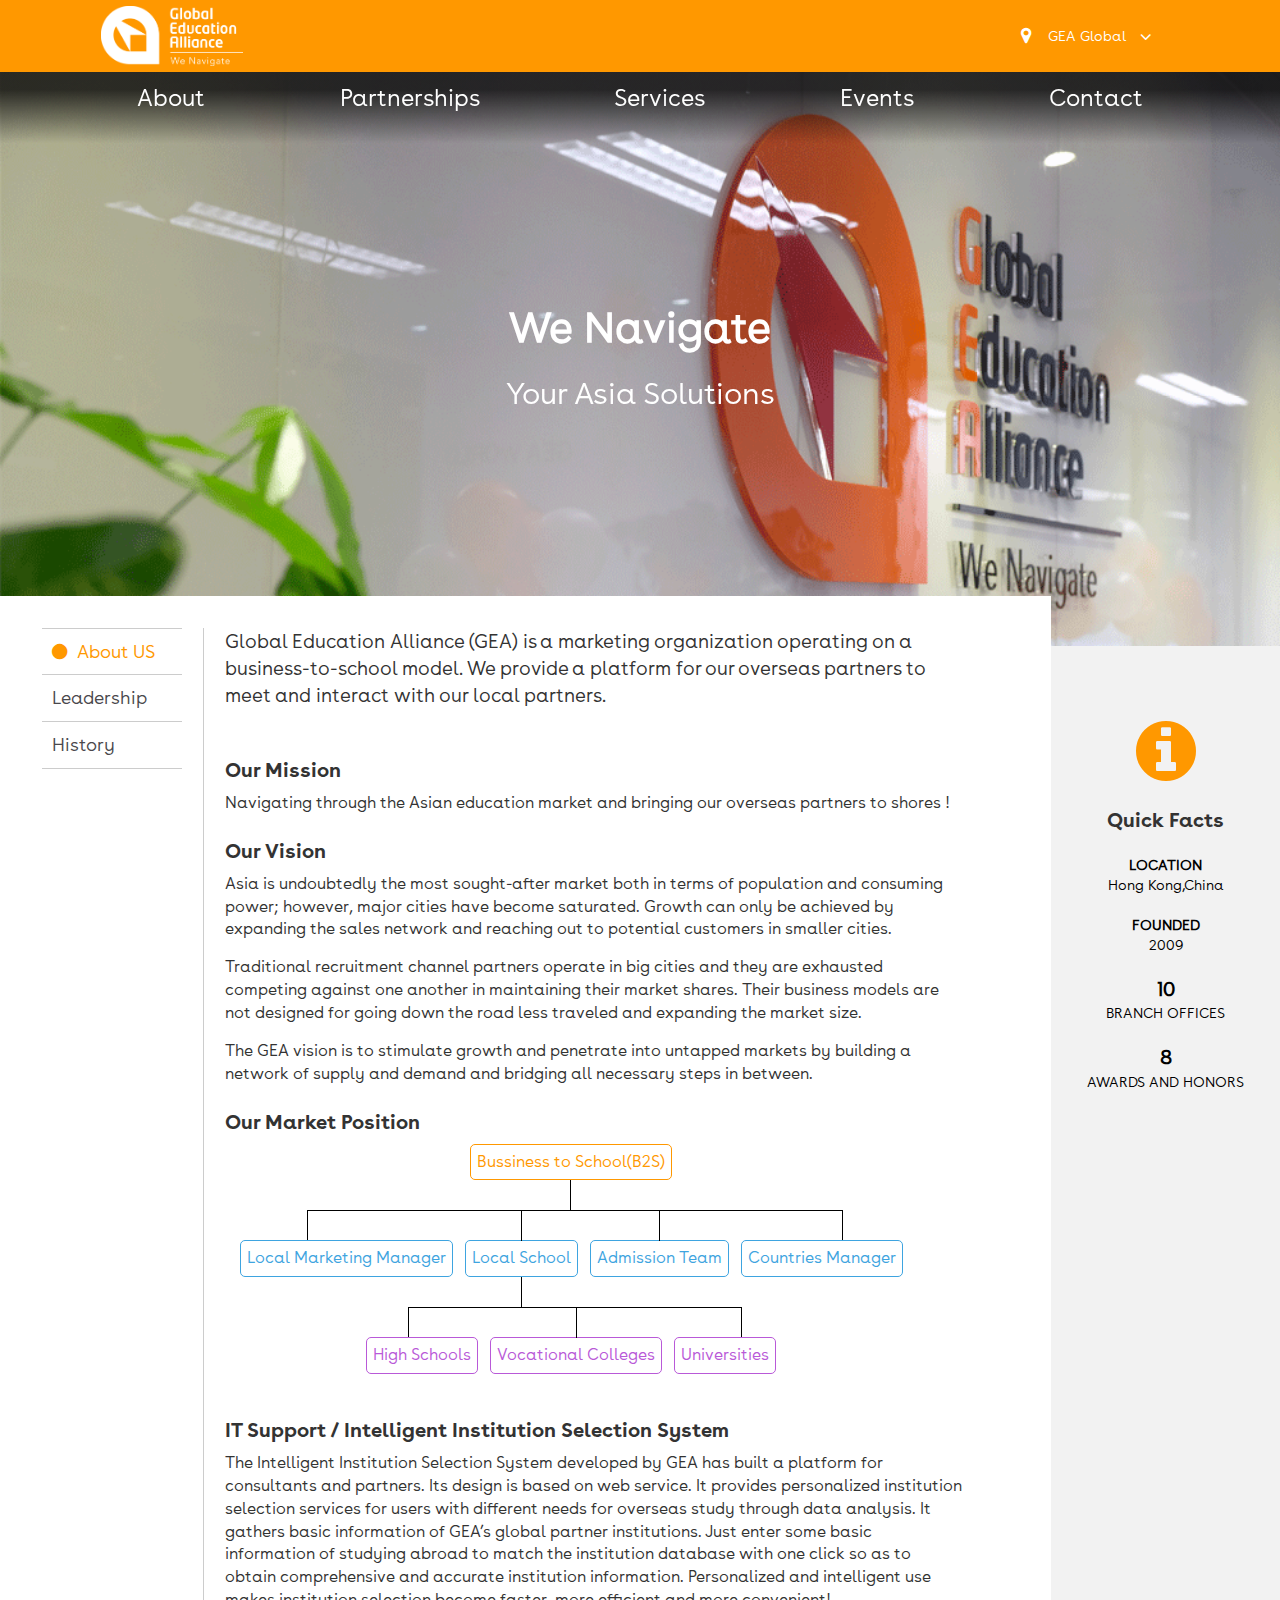
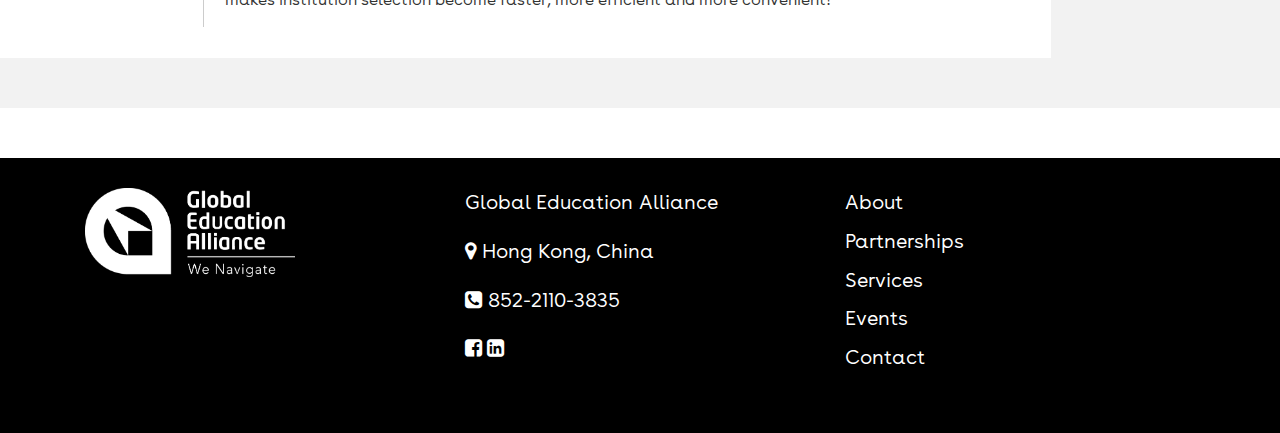
==== commit 0a969c09: "search 暂时隐藏" ====
--- a/about.html
+++ b/about.html
@@ -55,17 +55,14 @@
 							    </ul>
 							</div>
 						</div>
+						<!-- 搜索 
 						<span class="fa fa-search visible-xs"></span>
-						<!-- <div class="search-input hidden-xs">
-							<input type="text" name="search">
-						</div>
-						<div class="hidden-xs" style="color:#fff">SEARCH</div> -->
 						<div class="input-group hidden-xs">
 					      <input type="text" class="form-control" placeholder="Search">
 					      <div class="input-group-btn">
 					        <button type="button" class="btn btn-default" aria-label="Help"><span class="glyphicon glyphicon-search"></span></button>
 					      </div>
-					    </div>
+					    </div>-->
 			        </div>
 			        <button id="btn-menu" type="button" class="navbar-toggle">
 						<span class="sr-only">Toggle navigation</span>
@@ -685,14 +682,14 @@
 						</div>
 					</div>
 					<div class="col-xs-12 col-md-4">
-						<div class="foot-search">
+						<!-- <div class="foot-search">
 							<div class="input-group">
 							  <input type="text" class="form-control" aria-label="...">
 							  <div class="input-group-btn">
 							    <button type="button" class="btn btn-default"><span class="fa fa-search"></span></button>
 							  </div>
 							</div>
-						</div>
+						</div> -->
 						<div class="foot-menu">
 							<ul>
 								<li><a href="about.html">About</a></li>
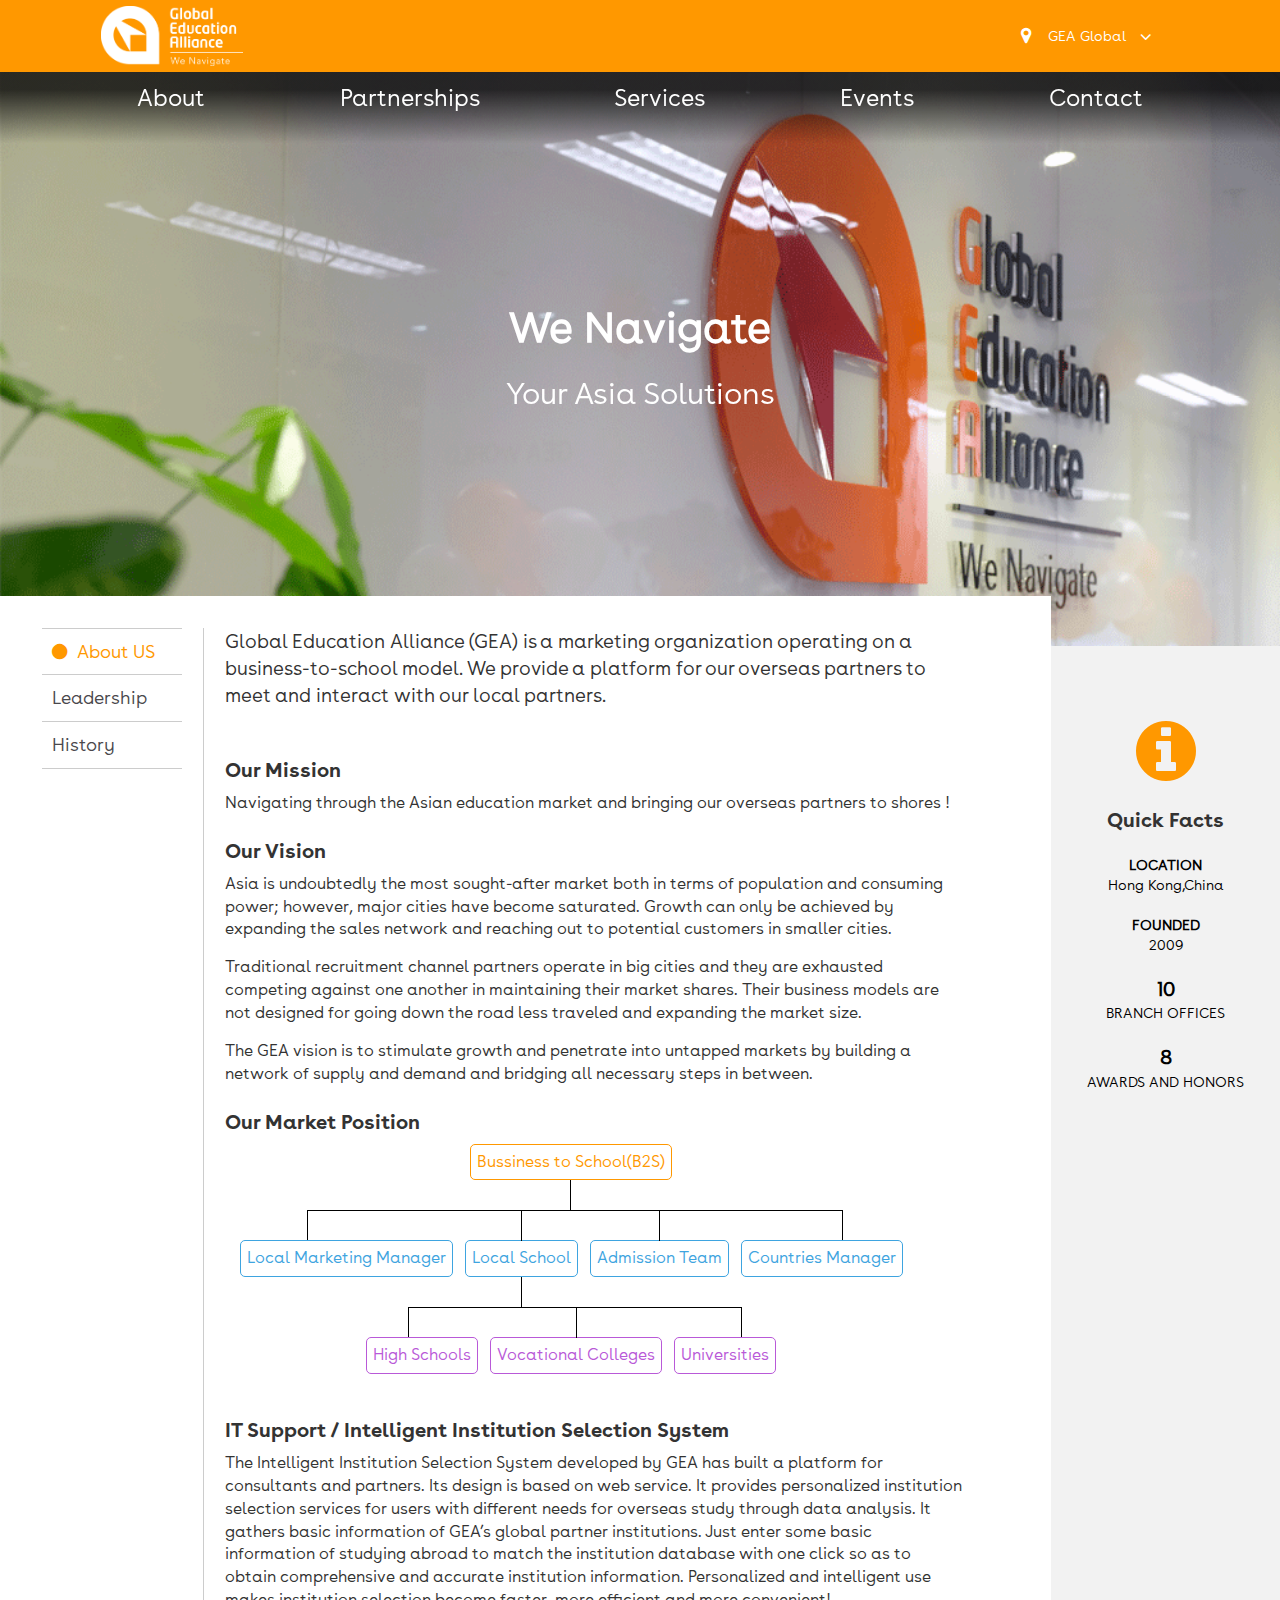
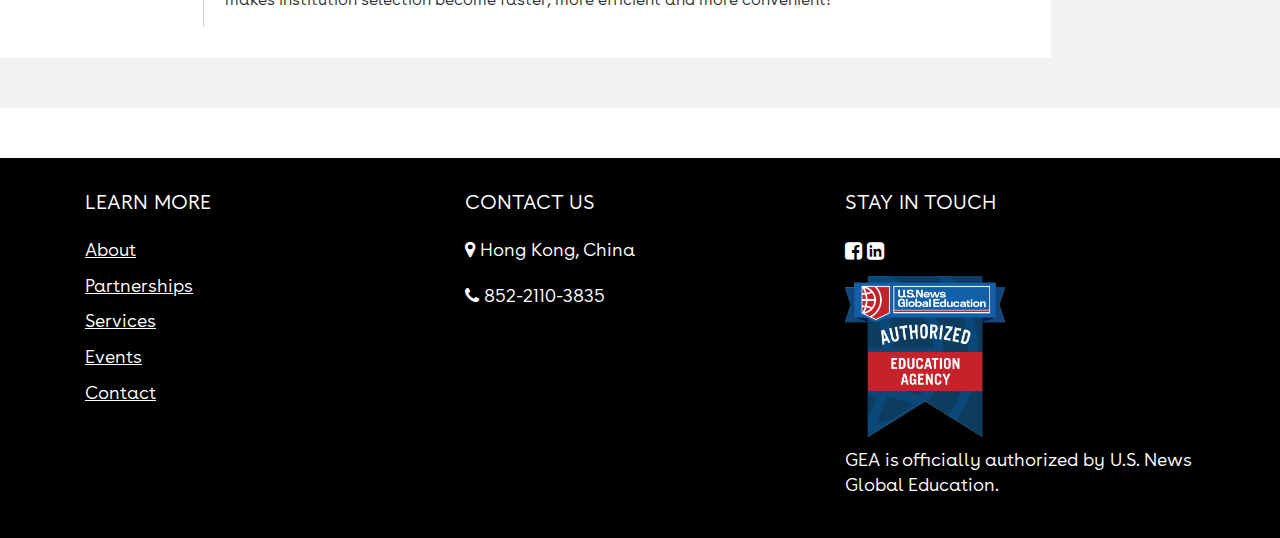
==== commit 7044f857: "foot-修改" ====
--- a/about.html
+++ b/about.html
@@ -658,38 +658,7 @@
 			<div class="container">
 				<div class="row">
 					<div class="col-xs-12 col-md-4">
-						<div class="foot-logo"><img src="img/logowhite.png" alt=""></div>
-					</div>
-					<div class="col-xs-12 col-md-4 foot-menu">
-						<div class="foot-title">Global Education Alliance</div>
-						<div class="foot-address">
-							<span class="fa fa-map-marker"></span>
-							<span>Hong Kong, China</span>  
-						</div>
-						<div class="foot-address">
-							<span class="fa fa-phone-square"></span>
-							<span>852-2110-3835</span>  
-						</div>
-						<div class="foot-icon clearfix">
-							<ul class="clearfix">
-								<!-- <li><a href="#"><span class="fa fa-twitter-square"></span></a></li> -->
-								<li><a href="https://m.facebook.com/wisdomglobaleducation/" target="_blank"><span class="fa fa-facebook-square"></span></a></li>
-								<li><a href="https://www.instagram.com/wisdomglobaleducation/" target="_blank"><span class="fa fa-linkedin-square"></span></a></li>
-								<!-- <li><a href="#"><span class="fa fa-youtube-square"></span></a></li>
-								<li><a href="#"><span class="fa fa-youtube-square"></span></a></li>
-								<li><a href="#"><span class="fa fa-gear"></span></a></li> -->
-							</ul>
-						</div>
-					</div>
-					<div class="col-xs-12 col-md-4">
-						<!-- <div class="foot-search">
-							<div class="input-group">
-							  <input type="text" class="form-control" aria-label="...">
-							  <div class="input-group-btn">
-							    <button type="button" class="btn btn-default"><span class="fa fa-search"></span></button>
-							  </div>
-							</div>
-						</div> -->
+						<div class="foot-title">LEARN MORE</div>
 						<div class="foot-menu">
 							<ul>
 								<li><a href="about.html">About</a></li>
@@ -698,6 +667,30 @@
 								<li><a href="event.html">Events</a></li>
 								<li><a href="contact.html">Contact</a></li>
 							</ul>
+						</div>
+					</div>
+					<div class="col-xs-12 col-md-4 foot-menu">
+						<div class="foot-title">CONTACT US</div>
+						<div class="foot-address">
+							<span class="fa fa-map-marker"></span>
+							<span>Hong Kong, China</span>  
+						</div>
+						<div class="foot-address">
+							<span class="fa fa-phone"></span>
+							<span>852-2110-3835</span>  
+						</div>
+					</div>
+					<div class="col-xs-12 col-md-4">
+						<div class="foot-title">STAY IN TOUCH</div>
+						<div class="foot-icon clearfix">
+							<ul class="clearfix">
+								<li><a href="https://m.facebook.com/wisdomglobaleducation/" target="_blank"><span class="fa fa-facebook-square"></span></a></li>
+								<li><a href="https://www.instagram.com/wisdomglobaleducation/" target="_blank"><span class="fa fa-linkedin-square"></span></a></li>
+							</ul>
+						</div>
+						<div class="imgtext">
+							<img src="img/foot-img.png" alt="">
+							<p>GEA is officially authorized by U.S. News Global Education.</p>
 						</div>
 					</div>
 				</div>
--- a/css/index.css
+++ b/css/index.css
@@ -621,7 +621,7 @@
     padding:30px;
     color: #fff;
     margin-top: 50px;
-    font-size: 20px;
+    font-size: 18px;
     font-family: 'BuenosAires-Light', sans-serif,"Slabo 27px"
   }
   #footer .row{
@@ -646,6 +646,10 @@
   .foot-menu>div{
     margin-bottom: 20px;
   }
+  #footer .foot-title{
+    margin-bottom: 20px;
+    font-size: 20px;
+  }
   .foot-search{
     margin-bottom: 10px;
   }
@@ -658,9 +662,14 @@
   }
   .foot-menu ul li a{
     color: #fff;
+    text-decoration: underline;
   }
   .foot-menu ul li a:hover:focus{
     text-decoration: underline;
+  }
+  #footer .imgtext img{
+    width: 160px;
+    margin-bottom: 10px;
   }
 /*footer脚本结束*/
 
@@ -701,7 +710,7 @@
   .conents .title{margin:20px auto;}
   .Partnerships-con .Partcon-textList .Partcon-text{font-size: 16px;}
   #Partnerships .Partcon-img{text-align: center;}
-  .foot-menu{margin-top: 30px;font-size: 16px;}
+  .foot-menu{font-size: 16px;}
   #footer{padding:30px 0;}
 
 }
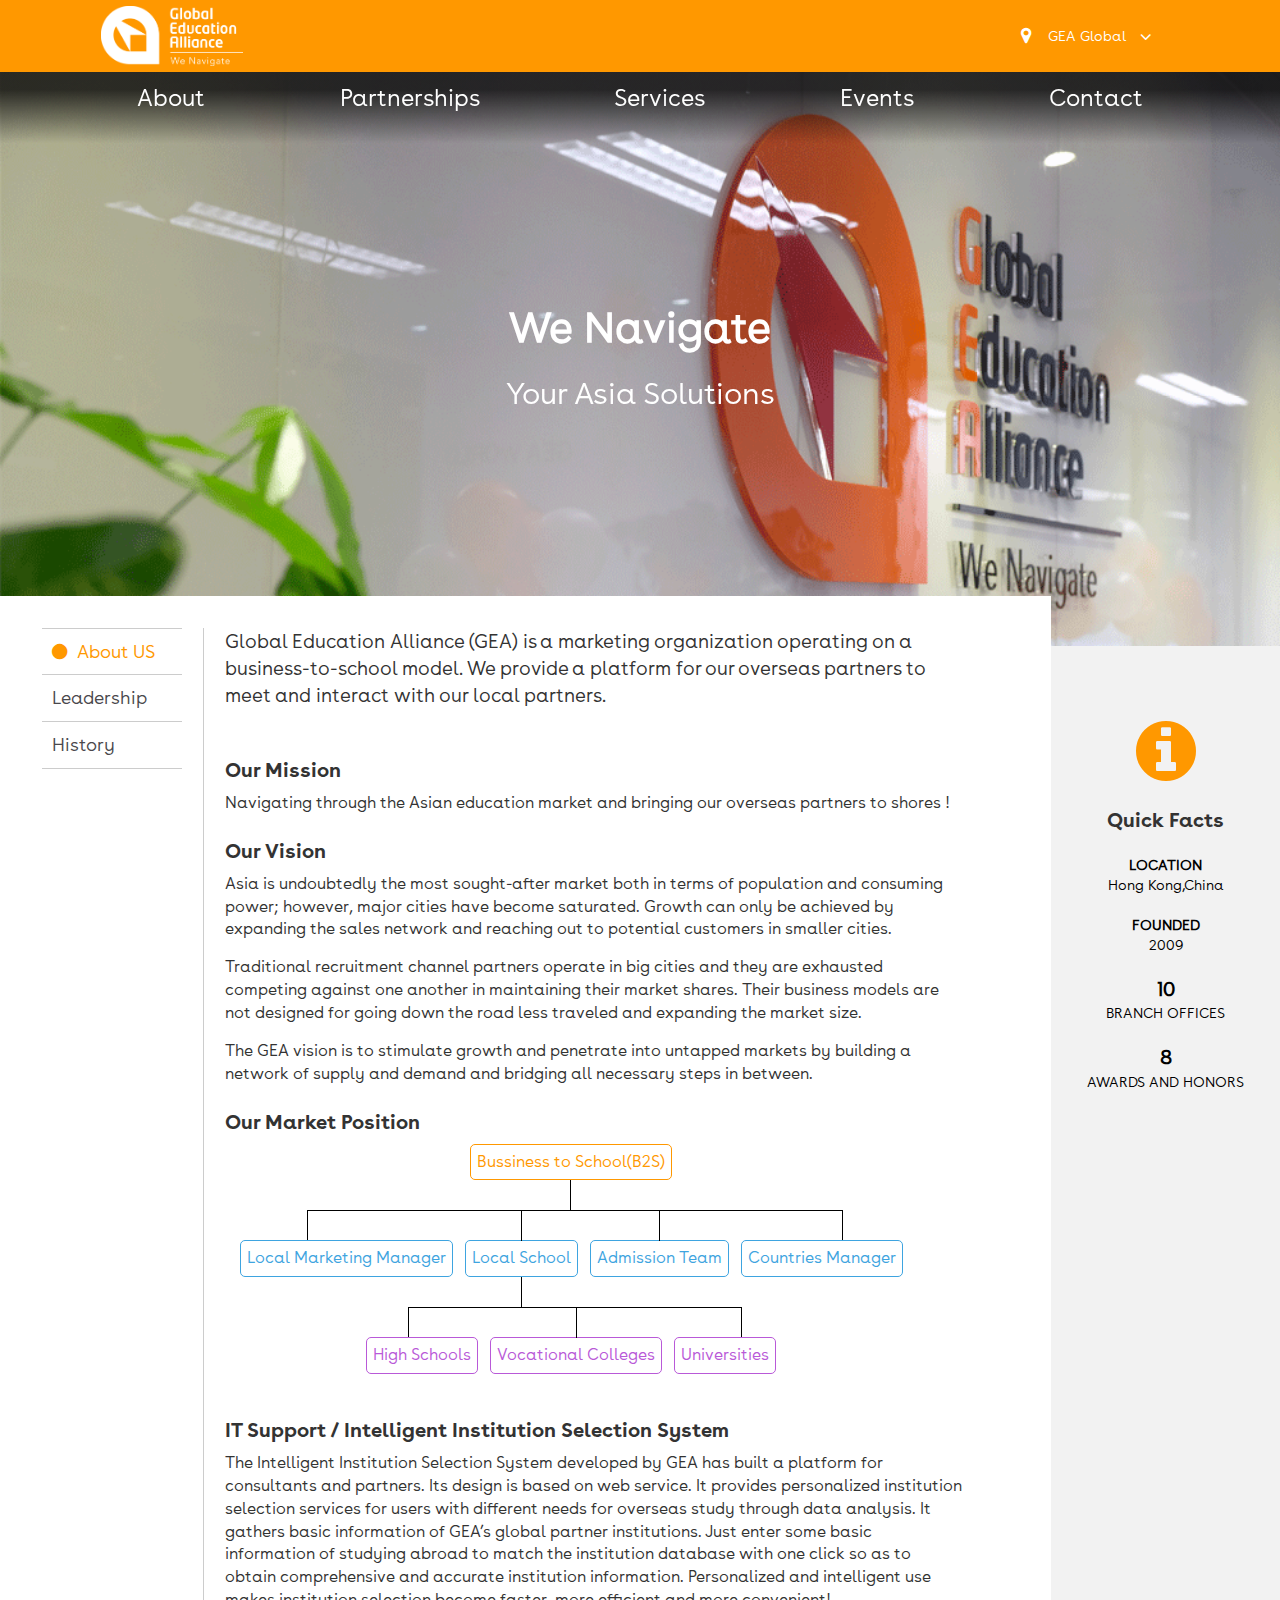
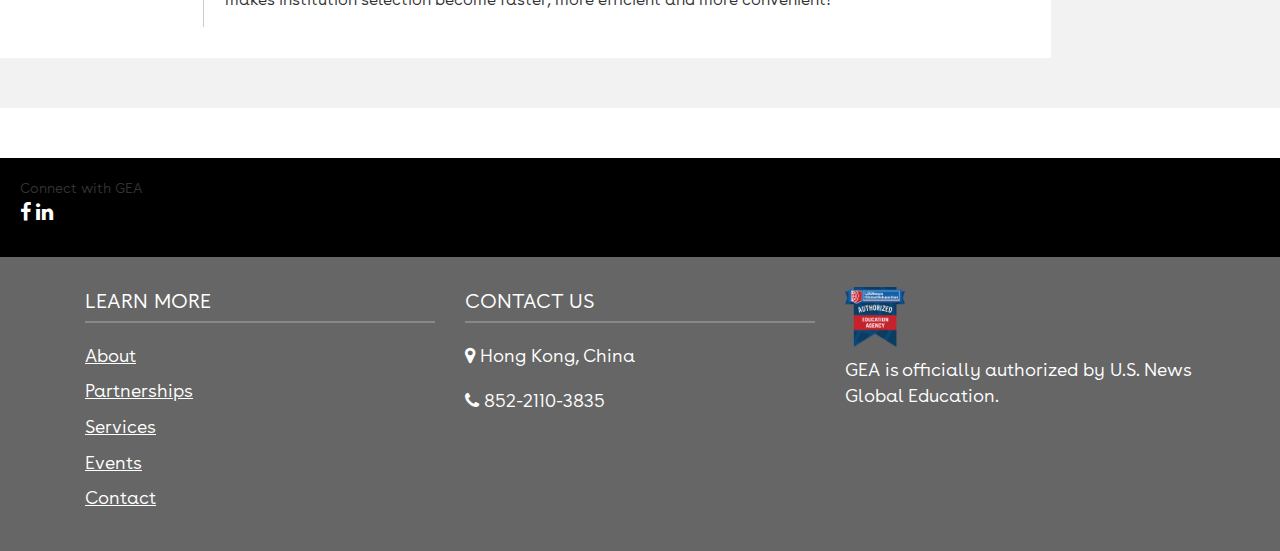
==== commit fd7e8578: "change" ====
--- a/about.html
+++ b/about.html
@@ -654,6 +654,15 @@
 	</section>
 	<!-- 底部 -->
 	<footer>
+		<div class="foot-top">
+			<div class="foot-title">Connect with GEA</div>
+			<div class="foot-icon clearfix">
+				<ul class="clearfix">
+					<li><a href="https://m.facebook.com/wisdomglobaleducation/" target="_blank"><span class="fa fa-facebook"></span></a></li>
+					<li><a href="https://www.instagram.com/wisdomglobaleducation/" target="_blank"><span class="fa fa-linkedin"></span></a></li>
+				</ul>
+			</div>
+		</div>
 		<div id="footer">
 			<div class="container">
 				<div class="row">
@@ -681,13 +690,7 @@
 						</div>
 					</div>
 					<div class="col-xs-12 col-md-4">
-						<div class="foot-title">STAY IN TOUCH</div>
-						<div class="foot-icon clearfix">
-							<ul class="clearfix">
-								<li><a href="https://m.facebook.com/wisdomglobaleducation/" target="_blank"><span class="fa fa-facebook-square"></span></a></li>
-								<li><a href="https://www.instagram.com/wisdomglobaleducation/" target="_blank"><span class="fa fa-linkedin-square"></span></a></li>
-							</ul>
-						</div>
+						
 						<div class="imgtext">
 							<img src="img/foot-img.png" alt="">
 							<p>GEA is officially authorized by U.S. News Global Education.</p>
--- a/css/index.css
+++ b/css/index.css
@@ -616,11 +616,15 @@
 /*Partnerships 结束*/
 
 /*footer脚本开始*/
+  .foot-top{
+    background-color: #000;
+    padding:20px;
+    margin-top: 50px;
+  }
   #footer{
-    background-color: #000;
+    background-color: #666;
     padding:30px;
     color: #fff;
-    margin-top: 50px;
     font-size: 18px;
     font-family: 'BuenosAires-Light', sans-serif,"Slabo 27px"
   }
@@ -649,6 +653,8 @@
   #footer .foot-title{
     margin-bottom: 20px;
     font-size: 20px;
+    border-bottom: 2px solid #8c8686;
+    padding-bottom: 5px;
   }
   .foot-search{
     margin-bottom: 10px;
@@ -668,7 +674,7 @@
     text-decoration: underline;
   }
   #footer .imgtext img{
-    width: 160px;
+    width: 60px;
     margin-bottom: 10px;
   }
 /*footer脚本结束*/
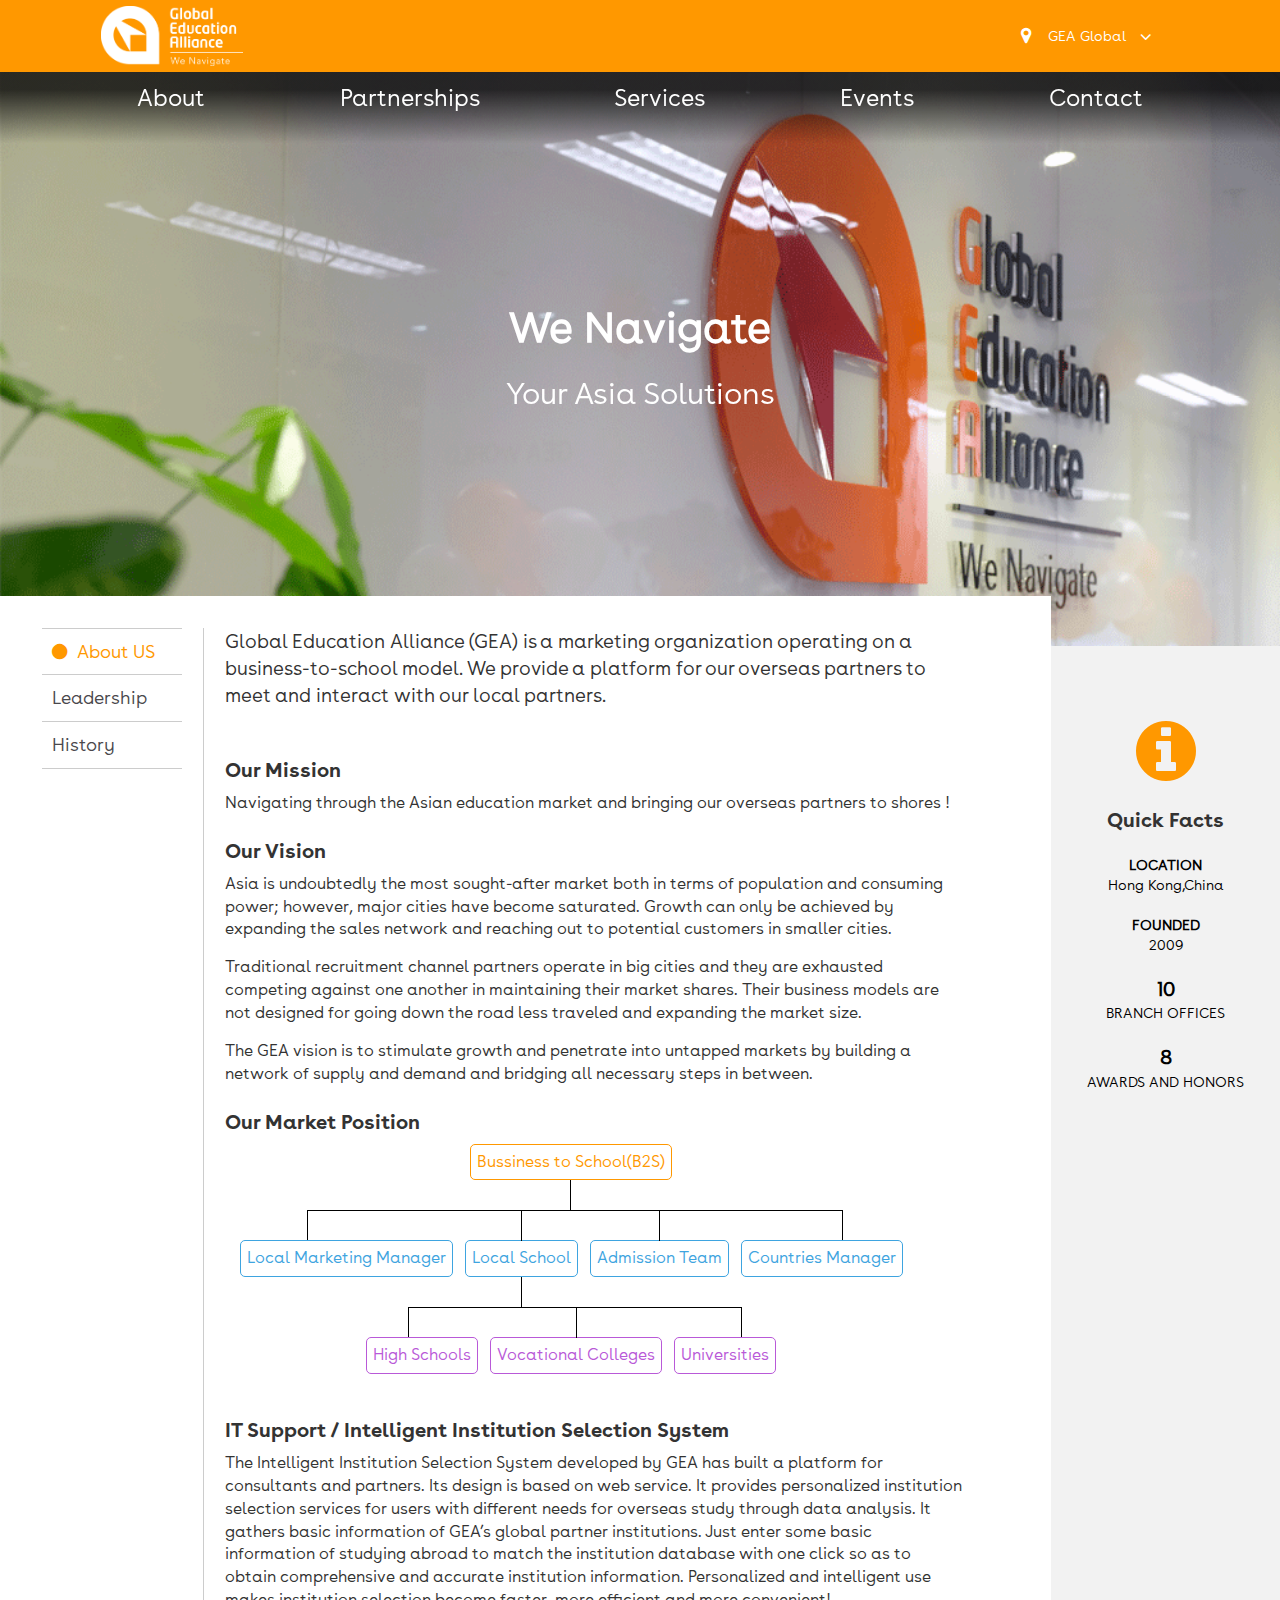
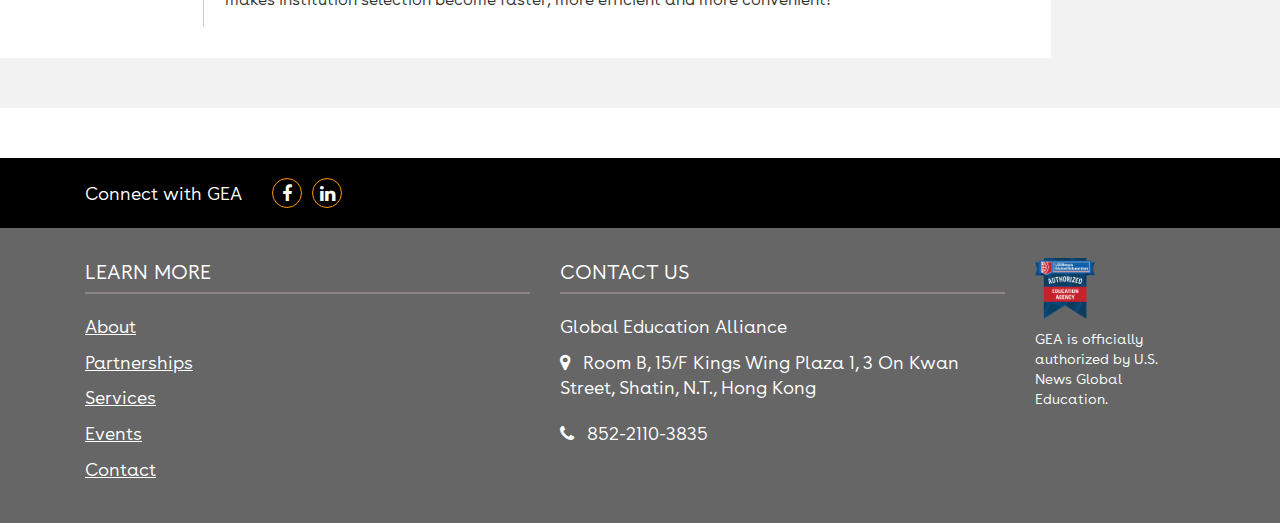
==== commit e1575725: "footer" ====
--- a/about.html
+++ b/about.html
@@ -655,18 +655,22 @@
 	<!-- 底部 -->
 	<footer>
 		<div class="foot-top">
-			<div class="foot-title">Connect with GEA</div>
-			<div class="foot-icon clearfix">
-				<ul class="clearfix">
-					<li><a href="https://m.facebook.com/wisdomglobaleducation/" target="_blank"><span class="fa fa-facebook"></span></a></li>
-					<li><a href="https://www.instagram.com/wisdomglobaleducation/" target="_blank"><span class="fa fa-linkedin"></span></a></li>
-				</ul>
+			<div class="container">
+				<div class="col-xs-12">
+					<div class="foot-title">Connect with GEA</div>
+					<div class="foot-icon clearfix">
+						<ul class="clearfix">
+							<li><a href="https://m.facebook.com/wisdomglobaleducation/" target="_blank"><span class="fa fa-facebook"></span></a></li>
+							<li><a href="https://www.instagram.com/wisdomglobaleducation/" target="_blank"><span class="fa fa-linkedin"></span></a></li>
+						</ul>
+					</div>
+				</div>
 			</div>
 		</div>
 		<div id="footer">
 			<div class="container">
 				<div class="row">
-					<div class="col-xs-12 col-md-4">
+					<div class="col-xs-12 col-md-5">
 						<div class="foot-title">LEARN MORE</div>
 						<div class="foot-menu">
 							<ul>
@@ -678,18 +682,19 @@
 							</ul>
 						</div>
 					</div>
-					<div class="col-xs-12 col-md-4 foot-menu">
+					<div class="col-xs-12 col-md-5 foot-menu">
 						<div class="foot-title">CONTACT US</div>
+						<p>Global Education Alliance</p>
 						<div class="foot-address">
 							<span class="fa fa-map-marker"></span>
-							<span>Hong Kong, China</span>  
+							<span>Room B, 15/F Kings Wing Plaza 1, 3 On Kwan Street, Shatin, N.T., Hong Kong</span>  
 						</div>
 						<div class="foot-address">
 							<span class="fa fa-phone"></span>
 							<span>852-2110-3835</span>  
 						</div>
 					</div>
-					<div class="col-xs-12 col-md-4">
+					<div class="col-xs-12 col-md-2">
 						
 						<div class="imgtext">
 							<img src="img/foot-img.png" alt="">
--- a/css/index.css
+++ b/css/index.css
@@ -207,106 +207,106 @@
         color: #ff9800;
       }
     }
-	
+  
 /*导航结束*/
 /*视频内容开始*/
-	.vedio-con{
-		position: relative;
-		padding-top: 0px !important;
-		padding-bottom: 0px !important;
-		overflow:hidden;
-		background-color: #fff;
-		width: 100%;
-	 height: 100%;
+  .vedio-con{
+    position: relative;
+    padding-top: 0px !important;
+    padding-bottom: 0px !important;
+    overflow:hidden;
+    background-color: #fff;
+    width: 100%;
+   height: 100%;
    margin-bottom: 0px;
    margin-top:50px;
     
-	}
-	.hero_video_wrapper .hero_video_player #homepage_hero-video{
-		width:100%;
+  }
+  .hero_video_wrapper .hero_video_player #homepage_hero-video{
+    width:100%;
     height:100%;
     object-fit: cover;
     object-position: center;
     vertical-align: middle;
     margin-top: -20px;
-	}
-	.vedio-con .video_banner-text{
-		position: absolute;
+  }
+  .vedio-con .video_banner-text{
+    position: absolute;
     top: 50%;
     left: 50%;
     z-index: 15;
     color: #FFF;
     padding: 20px;
     transform: translate(-50%,-50%);
-	}
-	.vedio-con .video-content{
-		margin:0 auto;
-	}
-	.hero_video_wrapper{
-		overflow:hidden;
-	}
-
-	.vid_link{
-		display: inline-block;
-		color: #ffffff;
-		border-radius: 25px;
-		background: linear-gradient(to right, #e61937 0%, #ff9800 100%);
-		text-transform: uppercase;
-		font-size: 18px;
-		line-height: 2.444;
-		padding-right: 50px;
-		padding-left: 15px;
-		letter-spacing: -0.025em;
-		border: inherit !important;
-		font-family: "BuenosAires-Light";
-		position: relative;
-		text-align: left;
-	}
-	.vid_link:hover{
-		background: #ff9800;
-		color: #fff;
-		text-decoration: none;
-	}
-	.vid_link .gi-1x{
-		position: absolute;
-	    right: 15px;
-	    top: 50%;
-	    transform: translateY(-50%);
-	    font-size: 14px;
-	}
-	/*三个内容*/
-	.vedio-parent{
-		position: relative;
-	    bottom: 0;
-	    margin-bottom: 100px;
-	    margin-top: -100px;
-	    padding-left: 0px;
-	}
-	.vedio-parent .vedio-item{
-		text-align: center;
-		display:flex;
-		justify-content: center;
-
-	}
-	.vedio-parent .vedio-item .item-con{
-		/*position: absolute;*/
-		height: 100%;
-		background-color: #fff;
-		box-shadow: 0px 0px 15px 5px rgba(9, 9, 9, 0.2);
+  }
+  .vedio-con .video-content{
+    margin:0 auto;
+  }
+  .hero_video_wrapper{
+    overflow:hidden;
+  }
+
+  .vid_link{
+    display: inline-block;
+    color: #ffffff;
+    border-radius: 25px;
+    background: linear-gradient(to right, #e61937 0%, #ff9800 100%);
+    text-transform: uppercase;
+    font-size: 18px;
+    line-height: 2.444;
+    padding-right: 50px;
+    padding-left: 15px;
+    letter-spacing: -0.025em;
+    border: inherit !important;
+    font-family: "BuenosAires-Light";
+    position: relative;
+    text-align: left;
+  }
+  .vid_link:hover{
+    background: #ff9800;
+    color: #fff;
+    text-decoration: none;
+  }
+  .vid_link .gi-1x{
+    position: absolute;
+      right: 15px;
+      top: 50%;
+      transform: translateY(-50%);
+      font-size: 14px;
+  }
+  /*三个内容*/
+  .vedio-parent{
+    position: relative;
+      bottom: 0;
+      margin-bottom: 100px;
+      margin-top: -100px;
+      padding-left: 0px;
+  }
+  .vedio-parent .vedio-item{
+    text-align: center;
+    display:flex;
+    justify-content: center;
+
+  }
+  .vedio-parent .vedio-item .item-con{
+    /*position: absolute;*/
+    height: 100%;
+    background-color: #fff;
+    box-shadow: 0px 0px 15px 5px rgba(9, 9, 9, 0.2);
     border: solid 1px #d9d9d6;
     padding:20px;
-	}
-
-	.vedio-parent .vedio-item .item-con span.fa{
-		font-size:35px;
-		color: #ff8900;
-	}
-	.vedio-parent .vedio-item .item-con .vedio-text{
-		line-height: 1.6;
-		font-size: 16px;
-		color: #a6aab6;
-	}
-	.nav-down{
+  }
+
+  .vedio-parent .vedio-item .item-con span.fa{
+    font-size:35px;
+    color: #ff8900;
+  }
+  .vedio-parent .vedio-item .item-con .vedio-text{
+    line-height: 1.6;
+    font-size: 16px;
+    color: #a6aab6;
+  }
+  .nav-down{
     position: absolute;
     top:80%;
     left:50%;
@@ -322,82 +322,82 @@
       to {top: 80%;}
   }
 
-	@media (max-width: 1024px) and (min-width: 768px){
-		.hero_video_wrapper .hero_video_player #homepage_hero-video{
-		    height: auto!important;
+  @media (max-width: 1024px) and (min-width: 768px){
+    .hero_video_wrapper .hero_video_player #homepage_hero-video{
+        height: auto!important;
         margin-top: -60px;
 
-		}
+    }
     .hero_video_wrapper .hero_video_player #homepage_hero-video{
       margin-top: -60px;
     }
 
-		.vid_textwrap .video_bnr_title{
-		    color: #fff;
-		    font-size:3.6em;
-		    line-height: 1.062;
-		    margin-left: 0;
-		    width: 100%;
-		}
-		.video_bnrsub{
-			color: #fff;
-		    font-size:2em;
-		    line-height: 1.062;
-		    margin-left: 0;
-		    width: 100%;
-		}
-		
-	}
-	@media (max-width:768px){
-		.vedio-parent{
-			position: static;
-			margin:10px auto;
-		}
-		.vedio-parent .vedio-item{
-			display: block;
-		}
-		.vedio-parent .vedio-item>div{
-			margin:20px auto;
-		}
-		.vedio-parent .vedio-item .item-con{
-			display: flex;
-			text-align: left;
-		}
-		.vedio-parent .vedio-item .item-con span.fa{
-			display: inline-block;
-			margin-top: 20px;
-			padding:20px;
-		}
-		.vedio-parent .vedio-item .item-con>div{
-			margin-left: 20px;
-		}
-		.vedio-parent .vedio-item .item-con h3{
-			font-size: 20px;
-		}
-	}
-	@media (max-width: 639px){
-		.hero_video_wrapper .hero_video_player video {
-		    height: auto;
-		}
+    .vid_textwrap .video_bnr_title{
+        color: #fff;
+        font-size:3.6em;
+        line-height: 1.062;
+        margin-left: 0;
+        width: 100%;
+    }
+    .video_bnrsub{
+      color: #fff;
+        font-size:2em;
+        line-height: 1.062;
+        margin-left: 0;
+        width: 100%;
+    }
+    
+  }
+  @media (max-width:768px){
+    .vedio-parent{
+      position: static;
+      margin:10px auto;
+    }
+    .vedio-parent .vedio-item{
+      display: block;
+    }
+    .vedio-parent .vedio-item>div{
+      margin:20px auto;
+    }
+    .vedio-parent .vedio-item .item-con{
+      display: flex;
+      text-align: left;
+    }
+    .vedio-parent .vedio-item .item-con span.fa{
+      display: inline-block;
+      margin-top: 20px;
+      padding:20px;
+    }
+    .vedio-parent .vedio-item .item-con>div{
+      margin-left: 20px;
+    }
+    .vedio-parent .vedio-item .item-con h3{
+      font-size: 20px;
+    }
+  }
+  @media (max-width: 639px){
+    .hero_video_wrapper .hero_video_player video {
+        height: auto;
+    }
     .vedio-con .video_banner-text{
       width: 100%;
       text-align: center;
     }
-		.video_bnr_title {
-	    color: #fff;
-	    font-size:1.8em;
-
-		}
-		.video_bnrsub{
-			color: #fff;
-		  font-size:1.2em;
-		  line-height: 1.062;
-		  
-		}
-		.vid_link{
-			font-size: 16px;
-		}
-	}
+    .video_bnr_title {
+      color: #fff;
+      font-size:1.8em;
+
+    }
+    .video_bnrsub{
+      color: #fff;
+      font-size:1.2em;
+      line-height: 1.062;
+      
+    }
+    .vid_link{
+      font-size: 16px;
+    }
+  }
   @media (min-width: 1024px){
     .vedio-con{
       margin-top:0;
@@ -621,6 +621,34 @@
     padding:20px;
     margin-top: 50px;
   }
+  .foot-top .container>div{
+    color: #fff;
+    display: flex;
+    align-items: center;
+    justify-content: flex-start;
+  }
+  .foot-top .foot-title{
+    font-size: 18px;
+  }
+  .foot-top ul{
+    margin-bottom: 0px;
+    margin-left: 30px;
+  }
+  .foot-icon ul li{
+    float: left;
+    margin-right: 10px;
+    font-size: 18px;
+  }
+  .foot-icon ul li a{
+    display: inline-block;
+    color: #fff;
+    width: 30px;
+    height: 30px;
+    text-align: center;
+    line-height: 30px;
+    border:1px solid #ff9800;
+    border-radius: 100%;
+  }
   #footer{
     background-color: #666;
     padding:30px;
@@ -639,14 +667,7 @@
   .foot-logo img{
     width: 60%;
   }
-  .foot-icon ul li{
-    float: left;
-    margin-right: 5px;
-    font-size: 20px;
-  }
-  .foot-icon ul li a{
-    color: #fff;
-  }
+  
   .foot-menu>div{
     margin-bottom: 20px;
   }
@@ -673,10 +694,16 @@
   .foot-menu ul li a:hover:focus{
     text-decoration: underline;
   }
+  .foot-menu .foot-address .fa{
+    margin-right: 8px;
+  }
   #footer .imgtext img{
     width: 60px;
     margin-bottom: 10px;
   }
+   #footer .imgtext p{
+    font-size: 14px;
+   }
 /*footer脚本结束*/
 
 /*响应式设置*/
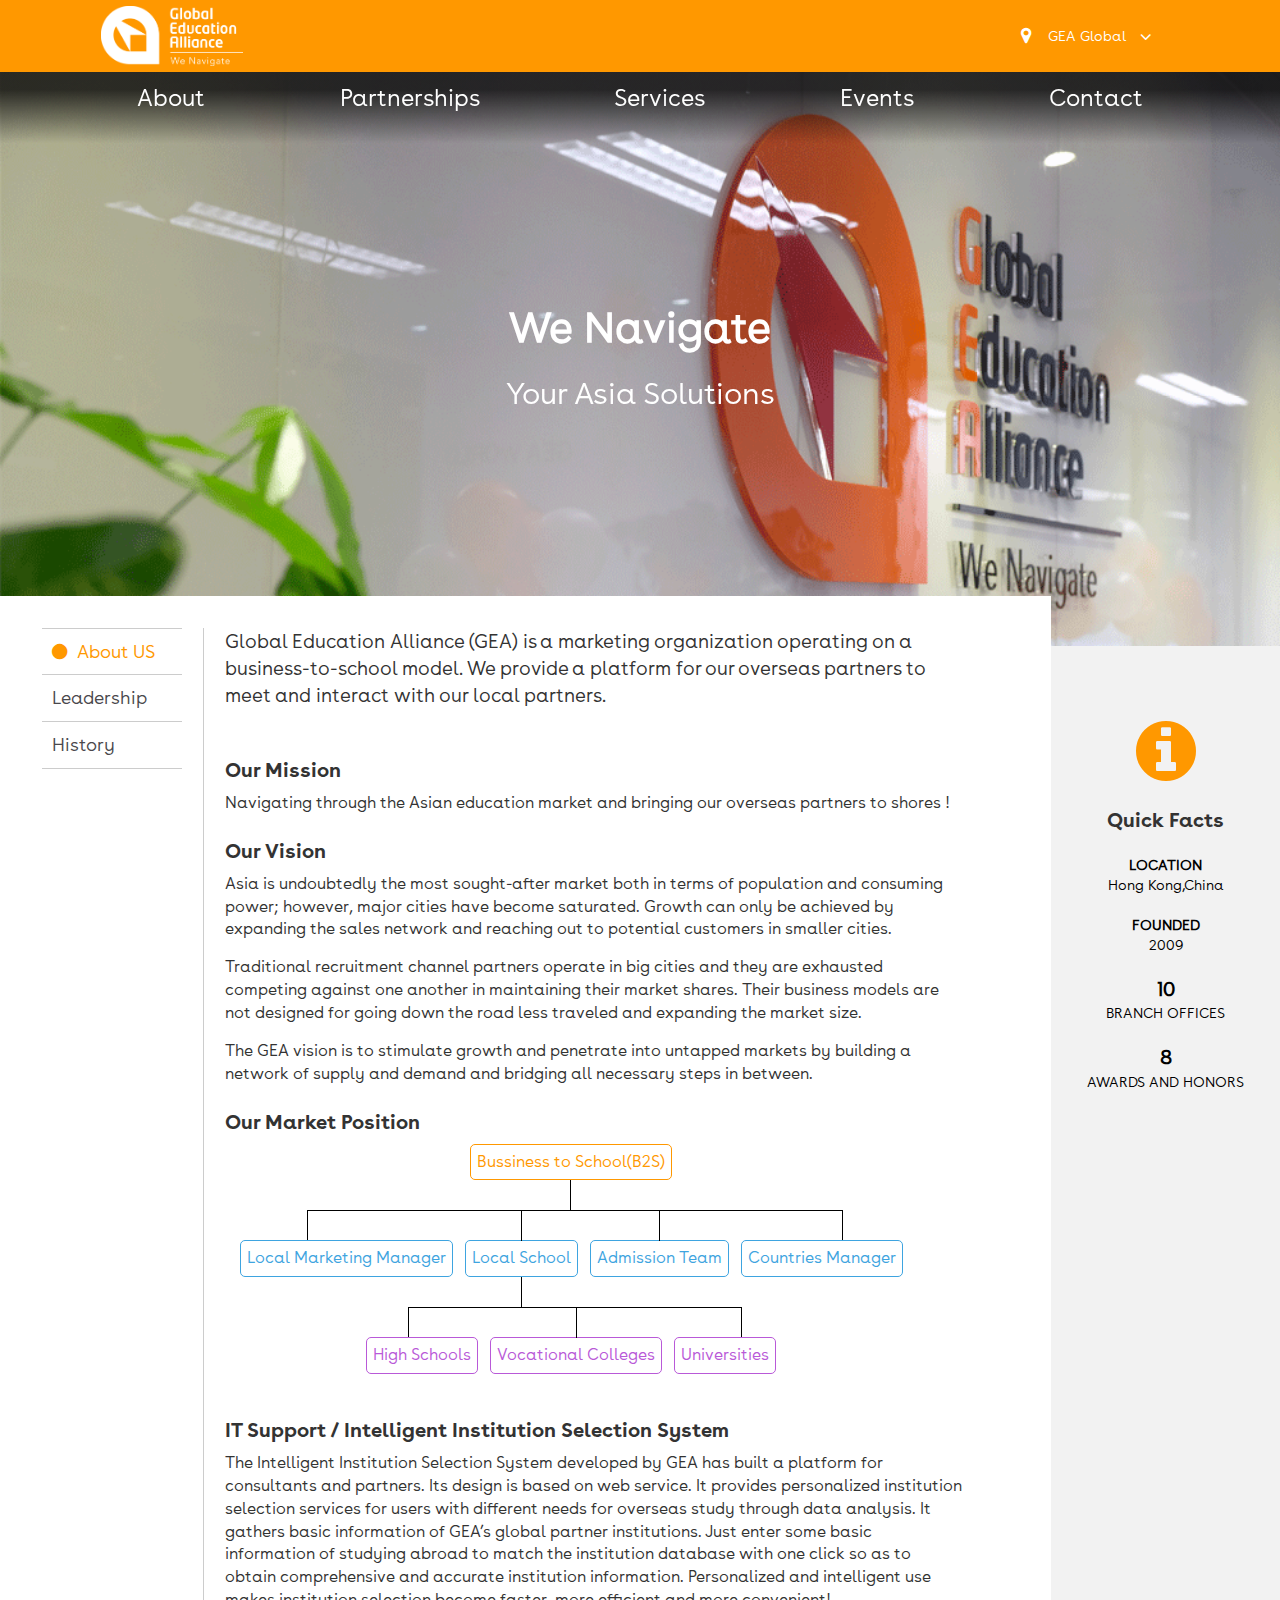
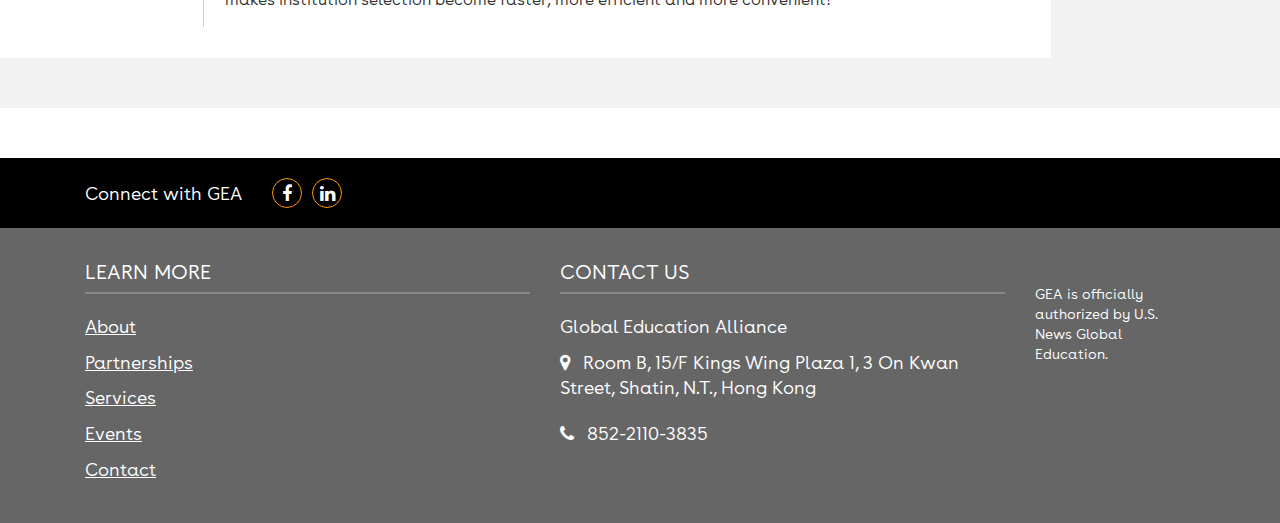
==== commit ac93cd38: "new" ====
--- a/about.html
+++ b/about.html
@@ -674,11 +674,11 @@
 						<div class="foot-title">LEARN MORE</div>
 						<div class="foot-menu">
 							<ul>
-								<li><a href="about.html">About</a></li>
-								<li><a href="index.html#Partnerships">Partnerships</a></li>
-								<li><a href="services.html">Services</a></li>
-								<li><a href="event.html">Events</a></li>
-								<li><a href="contact.html">Contact</a></li>
+								<li><a href="/geaGlobal/about.html">About</a></li>
+								<li><a href="/geaGlobal/index.html#Partnerships">Partnerships</a></li>
+								<li><a href="/geaGlobal/services.html">Services</a></li>
+								<li><a href="/geaGlobal/event.html">Events</a></li>
+								<li><a href="/geaGlobal/contact.html">Contact</a></li>
 							</ul>
 						</div>
 					</div>
@@ -694,12 +694,13 @@
 							<span>852-2110-3835</span>  
 						</div>
 					</div>
-					<div class="col-xs-12 col-md-2">
-						
-						<div class="imgtext">
-							<img src="img/foot-img.png" alt="">
-							<p>GEA is officially authorized by U.S. News Global Education.</p>
-						</div>
+					<div class="col-xs-12 col-md-2 imgtext-a">
+						<a href="/geaGlobal/new/new1.html">
+							<div class="imgtext">
+								<img src="/geaGlobal/img/foot-img.png" alt="">
+								<p>GEA is officially authorized by U.S. News Global Education.</p>
+							</div>
+						</a>
 					</div>
 				</div>
 			</div>
--- a/css/index.css
+++ b/css/index.css
@@ -697,6 +697,9 @@
   .foot-menu .foot-address .fa{
     margin-right: 8px;
   }
+  #footer .imgtext-a a{
+    color: #fff;
+  }
   #footer .imgtext img{
     width: 60px;
     margin-bottom: 10px;
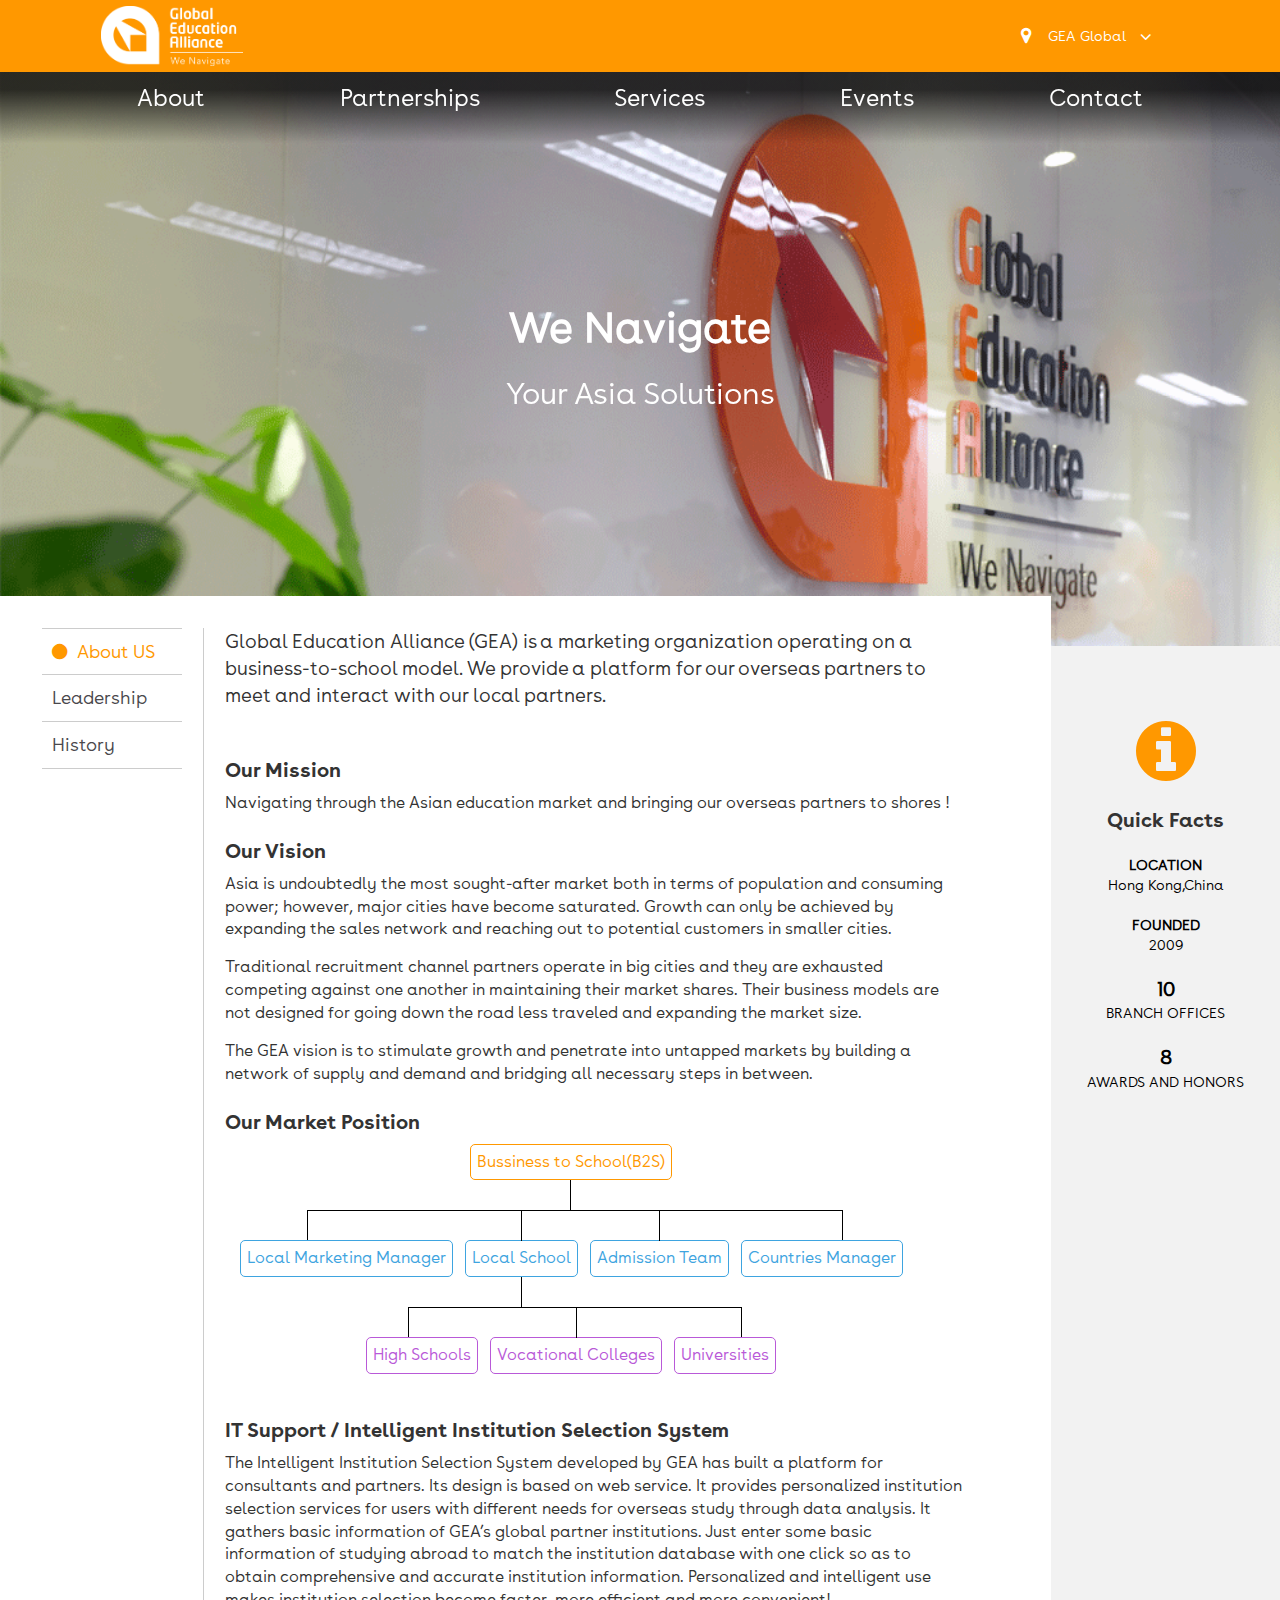
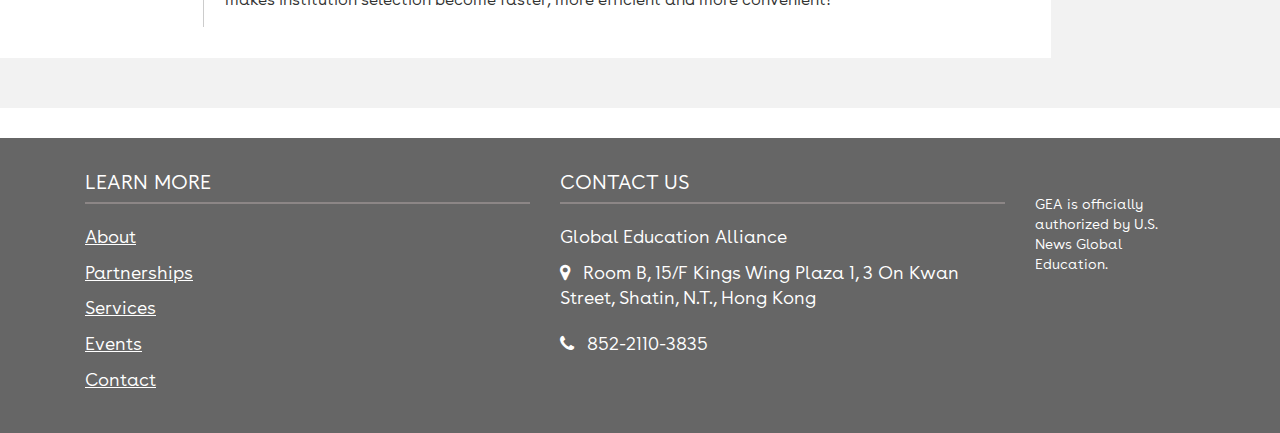
==== commit 97797685: "fi暂时隐藏" ====
--- a/about.html
+++ b/about.html
@@ -41,16 +41,16 @@
 							    </button>
 							    <ul class="dropdown-menu" role="menu" aria-labelledby="dropdownMenu1">
 							        <li role="presentation">
-							            <a role="menuitem" tabindex="-1" href="#">GEA Global</a>
+							            <a role="menuitem" tabindex="-1" href="/geaGlobal/index.html">GEA Global</a>
 							        </li>
 							        <li role="presentation">
-							            <a role="menuitem" tabindex="-1" href="http://www.geaworld.org/">GEA China</a>
+							            <a role="menuitem" tabindex="-1" target="_blank" href="http://www.geaworld.org/">GEA China</a>
 							        </li>
 							        <li role="presentation">
 							            <a role="menuitem" tabindex="-1" href="#">GEA AUS</a>
 							        </li>
 							        <li role="presentation">
-							            <a role="menuitem" tabindex="-1" href="#">GEA Philippines</a>
+							            <a role="menuitem" tabindex="-1" target="_blank" href="/geaGlobal/hk/index.html">GEA Hong Kong</a>
 							        </li>
 							    </ul>
 							</div>
@@ -406,214 +406,6 @@
 						</div>
 						
 					</div>
-					<!-- 折叠面板 
-					<div class="panel-group" id="about-panel">-->
-						<!-- our mission 
-						<div class="panel panel-danger">
-							<div class="panel-heading">
-								<h4 class="panel-title">
-									<a href="javascript:;">
-										Our Mission
-									</a>
-								</h4>
-							</div>
-							<div class="panel-body">
-								Navigating through the Asian education market and bringing our overseas partners to shores !
-							</div>
-						</div>-->
-						<!-- our vision 
-						<div class="panel panel-danger" id="ourvision">
-							<div class="panel-heading">
-								<h4 class="panel-title">
-									<a href="javascript:;">
-										Our Vision
-									</a>
-								</h4>
-							</div>
-							<div class="panel-body">
-								<div class="panel-body">
-									Asia is undoubtedly the most sought-after market both in terms of population and consuming power; however, major cities have become saturated.  Growth can only be achieved by expanding the sales network and reaching out to potential customers in smaller cities.
-								</div>
-								<div class="panel-body">
-									Traditional recruitment channel partners operate in big cities and they are exhausted competing against one another in maintaining their market shares.  Their business models are not designed for going down the road less traveled and expanding the market size.
-								</div>
-								<div class="panel-body">
-									The GEA vision is to stimulate growth and penetrate into untapped markets by building a network of supply and demand and bridging all necessary steps in between.
-								</div>
-							</div>
-						</div>-->
-						<!-- our market position 
-						<div class="panel panel-danger">
-							<div class="panel-heading">
-								<h4 class="panel-title">
-									<a href="javascript:;">
-										Our Market Position
-									</a>
-								</h4>
-							</div>
-							<div class="panel-body">
-								<img width="100%" src="img/data.png" alt="">
-							</div>
-						</div>-->
-						<!-- it support 
-						<div class="panel panel-danger" id="it_support">
-							<div class="panel-heading">
-								<h4 class="panel-title">
-									<a href="javascript:;">
-										IT Support / Intelligent Institution Selection System
-									</a>
-								</h4>
-							</div>
-							<div class="panel-body">
-								The Intelligent Institution Selection System developed by GEA has built a platform for consultants and partners. Its design is based on web service. It provides personalized institution selection services for users with different needs for overseas study through data analysis. It gathers basic information of GEA’s global partner institutions. Just enter some basic information of studying abroad to match the institution database with one click so as to obtain comprehensive and accurate institution information. Personalized and intelligent use makes institution selection become faster, more efficient and more convenient!
-							</div>
-						</div>-->
-						<!-- leadership 
-						<div class="panel panel-danger">
-							<div class="panel-heading" >
-								<h4 class="panel-title">
-									<a href="javascript:;">
-										Leadership
-									</a>
-								</h4>
-							</div>
-							<div class="panel-body">
-								<div class="img-job">
-									<img class="img-thumbnail" src="img/freeman.jpg" alt="">
-									<div class="visible-xs-block" style="width: 60%;margin-left: 10px;">
-										<p>Freeman Yeung</p>
-										<p>Chief Executive Officer</p>
-									</div>
-									<div class="job">
-										<div class="hidden-xs">
-											<p>Freeman Yeung</p>
-											<p>Chief Executive Officer</p>
-										</div>
-										<div class="people-desc">
-											Freeman has two decades experience in international education recruitments. He founded and directed GEN in 2004, steering it to become one of the top 10 retail agents in Hong Kong SAR. Since then, he moved to China and setup GEA B2B education recruitment on 2009. His commitment to international education has been instrumental in the development of the B2B models.
-										</div>
-									</div>
-								</div>
-							</div>
-							<div class="panel-body">
-								<div class="img-job">
-									<img class="img-thumbnail" src="img/carrie.jpg" alt="">
-									<div class="visible-xs-block" style="width: 60%;margin-left: 10px;">
-										<p>Carrie Wei</p>
-										<p>Operation Director</p>
-									</div>
-									<div class="job">
-										<div class="hidden-xs">
-											<p>Carrie Wei</p>
-											<p>Operation Director</p>
-										</div>
-										<div class="people-desc">
-											Carrie Wei is Operation Director of GEA. She joined GEA in 2009, bringing a wealth of business leadership experience to the Global Executive Team. Carrie has held senior executive level roles in GEA, specializing in transformations through product innovation and disciplined P&L management. Prior to GEA, Carrie had 9-year working experience in the education industry. She is adept at managing the departments in marketing, sales, admissions and at team building as well.
-										</div>
-									</div>
-								</div>
-							</div>
-							<div class="panel-body">
-								<div class="img-job">
-									<img class="img-thumbnail" src="img/bens.jpg" alt="">
-									<div class="visible-xs-block" style="width: 60%;margin-left: 10px;">
-										<p>Ben Chen</p>
-										<p>Executive Vice President（Sales & Marketing）</p>
-									</div>
-									<div class="job">
-										<div class="hidden-xs">
-											<p>Ben Chen</p>
-											<p>Executive Vice President（Sales & Marketing）</p>
-										</div>
-										<div class="people-desc">
-											Mr. Ben Chen is in charge of Sales and Marketing in nationwide for Agency Link. He is a resourceful promoter in the industry and has an indepth thought and understanding on marketing and service optimization. Mr. Ben Chen got a degree of Communication Studies at Portsmouth University UK in 2005.
-										</div>
-									</div>
-								</div>
-							</div>
-						</div>-->
-						<!-- history 
-						<div class="panel panel-danger" id="abouthistory">
-							<div class="panel-heading">
-								<h4 class="panel-title">
-									<a href="javascript:;">
-										History
-									</a>
-								</h4>
-							</div>
-							<div class="panel-body">
-								<h4>2017</h4>
-								<ul>
-									<li>GEA independently developed the Online Resource Platform for Overseas Education</li>
-									<li>China head office was relocated in Guangzhou.</li>
-									<li>The 4th GEA Global Annual Conference was held.</li>
-									<li>The 4th Ride For The Children charity cycling from Tangkou, Kaiping to Zhaoqing was organized for renovation of Shangen Primary School.</li>
-								</ul>
-							</div>
-							<div class="panel-body">
-								<h4>2016</h4>
-								<ul>
-									<li>Organized Linden International Recruitment Tours in China.</li>
-									<li>Established GEA Vietnam, Korea and Perth offices.</li>
-									<li>Won Hong Kong Star Brand Award 2016 - Innovation & Technology Award.</li>
-								</ul>
-							</div>
-							<div class="panel-body">
-								<h4>2015</h4>
-								<ul>
-									<li>GEA won Hong Kong Star Brand Award 2015 - Enterprise Award - the only one educational organization winning the award.</li>
-									<li>GEA Macau office was established.</li>
-								</ul>
-							</div>
-							<div class="panel-body">
-								<h4>2014</h4>
-								<ul>
-									<li>Overseas office in Taipei and Singapore have been established.</li>
-									<li>Merging between GEA & GEN has been launched.</li>
-								</ul>
-							</div>
-							<div class="panel-body">
-								<h4>2013</h4>
-								<ul>
-									<li>WFOE structure has been successfully established by forming a fully owned subsidiary in Shenzhen and Guangzhou.</li>
-								</ul>
-							</div>
-							<div class="panel-body">
-								<h4>2012</h4>
-								<ul>
-									<li>GEA Beijing office was officially established. </li>
-									<li>We launched Agency link, Center Link, Institution Link, Program Link, Migration Link and Test Link to provide comprehensive services for our agent partners and to expand our student recruitment network.</li>
-									<li>We started the international foundation programs in Tsinghua University, Shanghai Jiaotong University and Shandong University.</li>
-								</ul>
-							</div>
-							<div class="panel-body">
-								<h4>2011</h4>
-								<ul>
-									<li>GEA expanded its business network to East China and Northeast China.</li>
-									<li>We set up business in Asia to extend services to our agent partners in Southeast Asian countries.</li>
-								</ul>
-							</div>
-							<div class="panel-body">
-								<h4>2010</h4>
-								<ul>
-									<li>GEA Guangzhou office set up a processing center and began to show our strength in the overseas studies industry.</li>
-									<li>We rapidly dominated the market in southern, central and southwestern China and became one of the fastest growing international education consultancies in South China.</li>
-								</ul>
-							</div>
-							<div class="panel-body">
-								<h4>2009</h4>
-								<ul>
-									<li>Company name was changed to Global Education Alliance.</li>
-								</ul>
-							</div>
-							<div class="panel-body">
-								<h4>2003-2008</h4>
-								<ul>
-									<li>GEA is formerly known as Global Education Network, which was established in Wanchai, Hong Kong in 2003.</li>
-								</ul>
-							</div>
-						</div>
-					</div>-->
 				</div>
 			</div>
 			<div class="aboutconbox-right">
@@ -654,7 +446,7 @@
 	</section>
 	<!-- 底部 -->
 	<footer>
-		<div class="foot-top">
+		<!-- <div class="foot-top">
 			<div class="container">
 				<div class="col-xs-12">
 					<div class="foot-title">Connect with GEA</div>
@@ -666,7 +458,7 @@
 					</div>
 				</div>
 			</div>
-		</div>
+		</div> -->
 		<div id="footer">
 			<div class="container">
 				<div class="row">
--- a/css/public.css
+++ b/css/public.css
@@ -90,4 +90,63 @@
 
 	}
 /*轮播图结束*/
+.Mtop50{
+	margin:50px auto;
+}
+/*左侧导航*/
+	.event-con-left{
+		width: 20%;
+		font-size: 16px;
+		color: #4a484c;
+		cursor: pointer;
+		margin-right: 10px;
+	}
+	.event-con-left  span{
+		padding-right: 10px;
+	}
+	.event-con-left  span.fa{
+		display: none;
+	}
+	.event-con-left h5{
+		font-size: 18px;
+		margin-left: -1.2em;
+		font-weight: bold;
+		border-top:1px solid #ccc;
+		padding-top: 8px;
+		color: #d85719;
+	}
+	.event-con-left h5.active{
+		color: #d85719;
+	}
+	.event-con-left  li.active{
+		color:#ff9800;
+	}
+	.event-con-left li{
+		width: 100%;
+		border-top:1px solid #ccc;
+		padding:10px;
+		font-size: 16px;
+		transition: all 0.3s linear
+	}
+	.event-con-left ul:last-child li:last-child{
+		border-bottom: 1px solid #ccc;
+	}
+	.event-con-left li .text{transition: all 0.3s linear}
+	.event-con-left li:hover {
+		background-color: #e5e2e0;
+	}
+	.event-con-left li:hover span.fa{
+		color: #000;
+	}
+	.event-con-left li:hover .text{
+		margin-left: 10px;
+		color: #000;
+		font-weight: bold;
+	}
+/*右侧内容*/
+	.event-con-right{
+		width: 80%;
+		padding-left: 10px;
+		border-left: 1px solid #ccc;
+	}
 
--- a/css/index.css
+++ b/css/index.css
@@ -616,6 +616,7 @@
 /*Partnerships 结束*/
 
 /*footer脚本开始*/
+  footer{margin-top: 30px;}
   .foot-top{
     background-color: #000;
     padding:20px;
